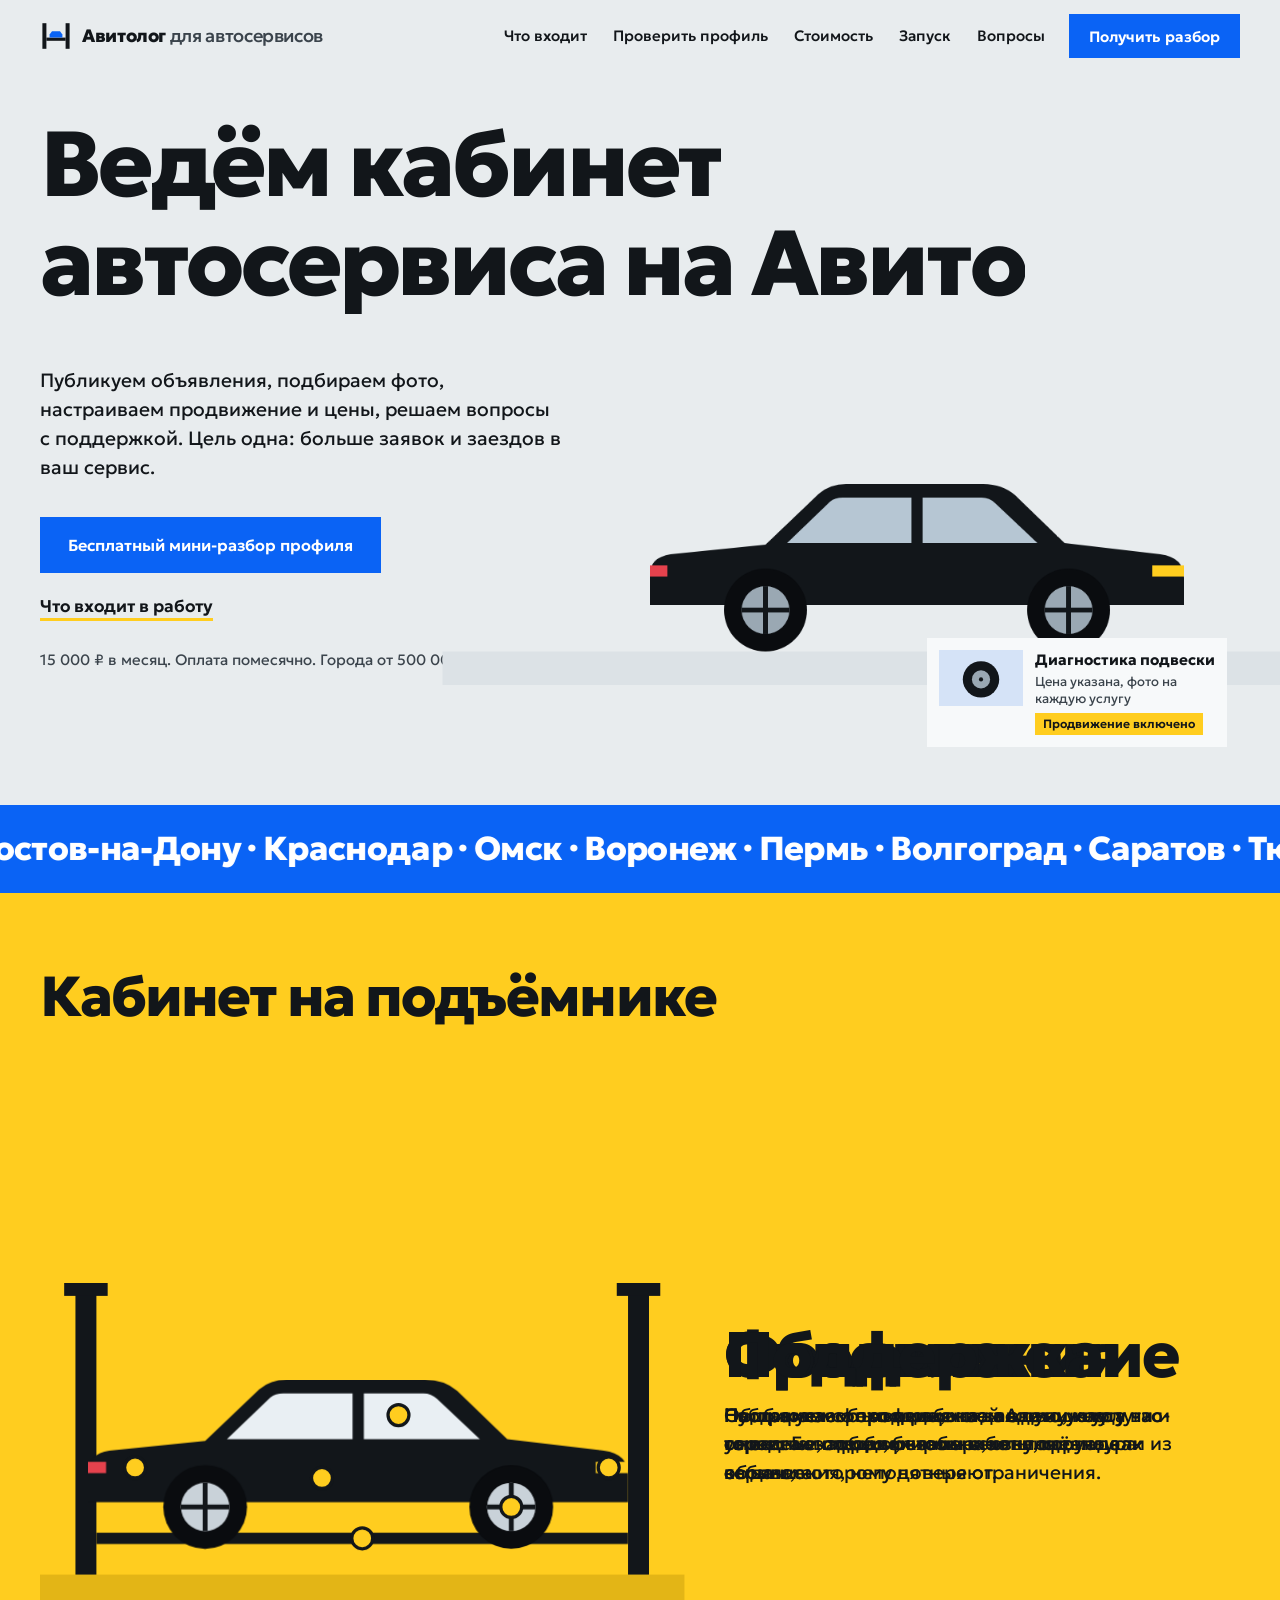
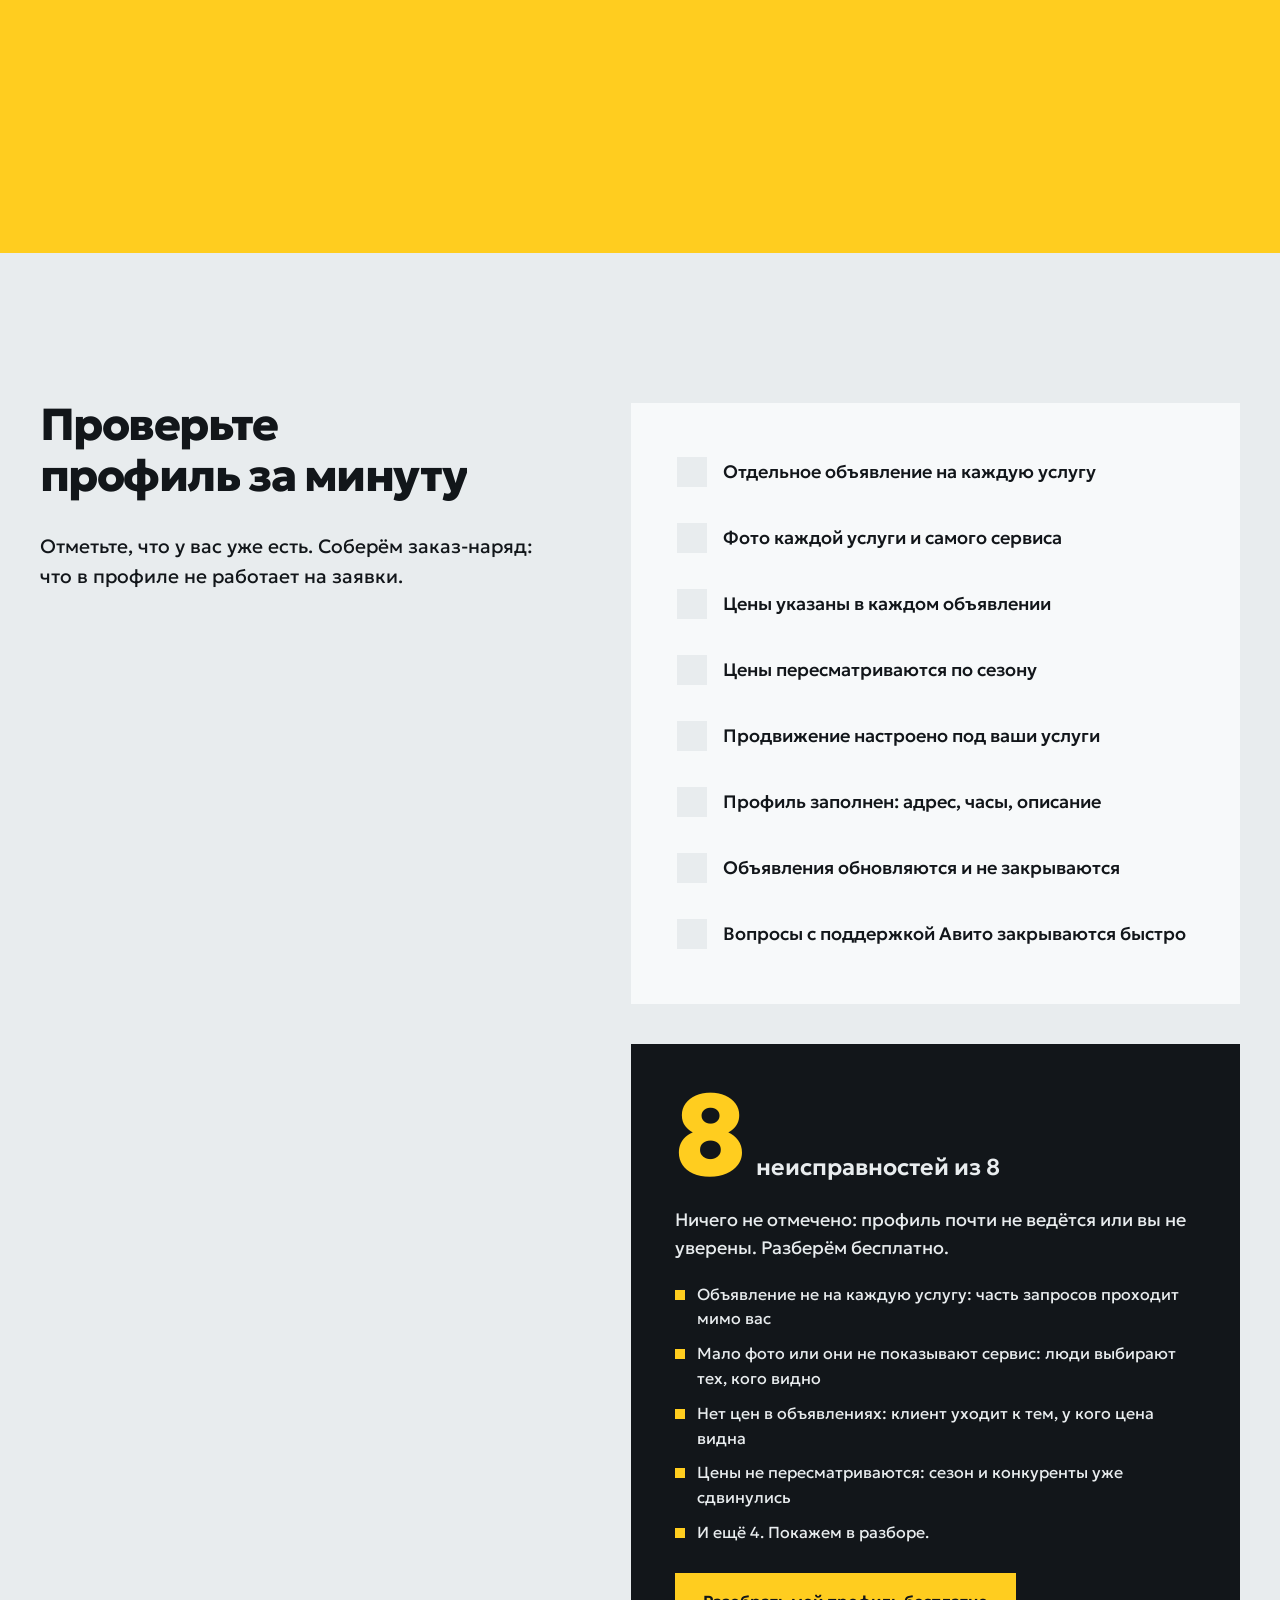
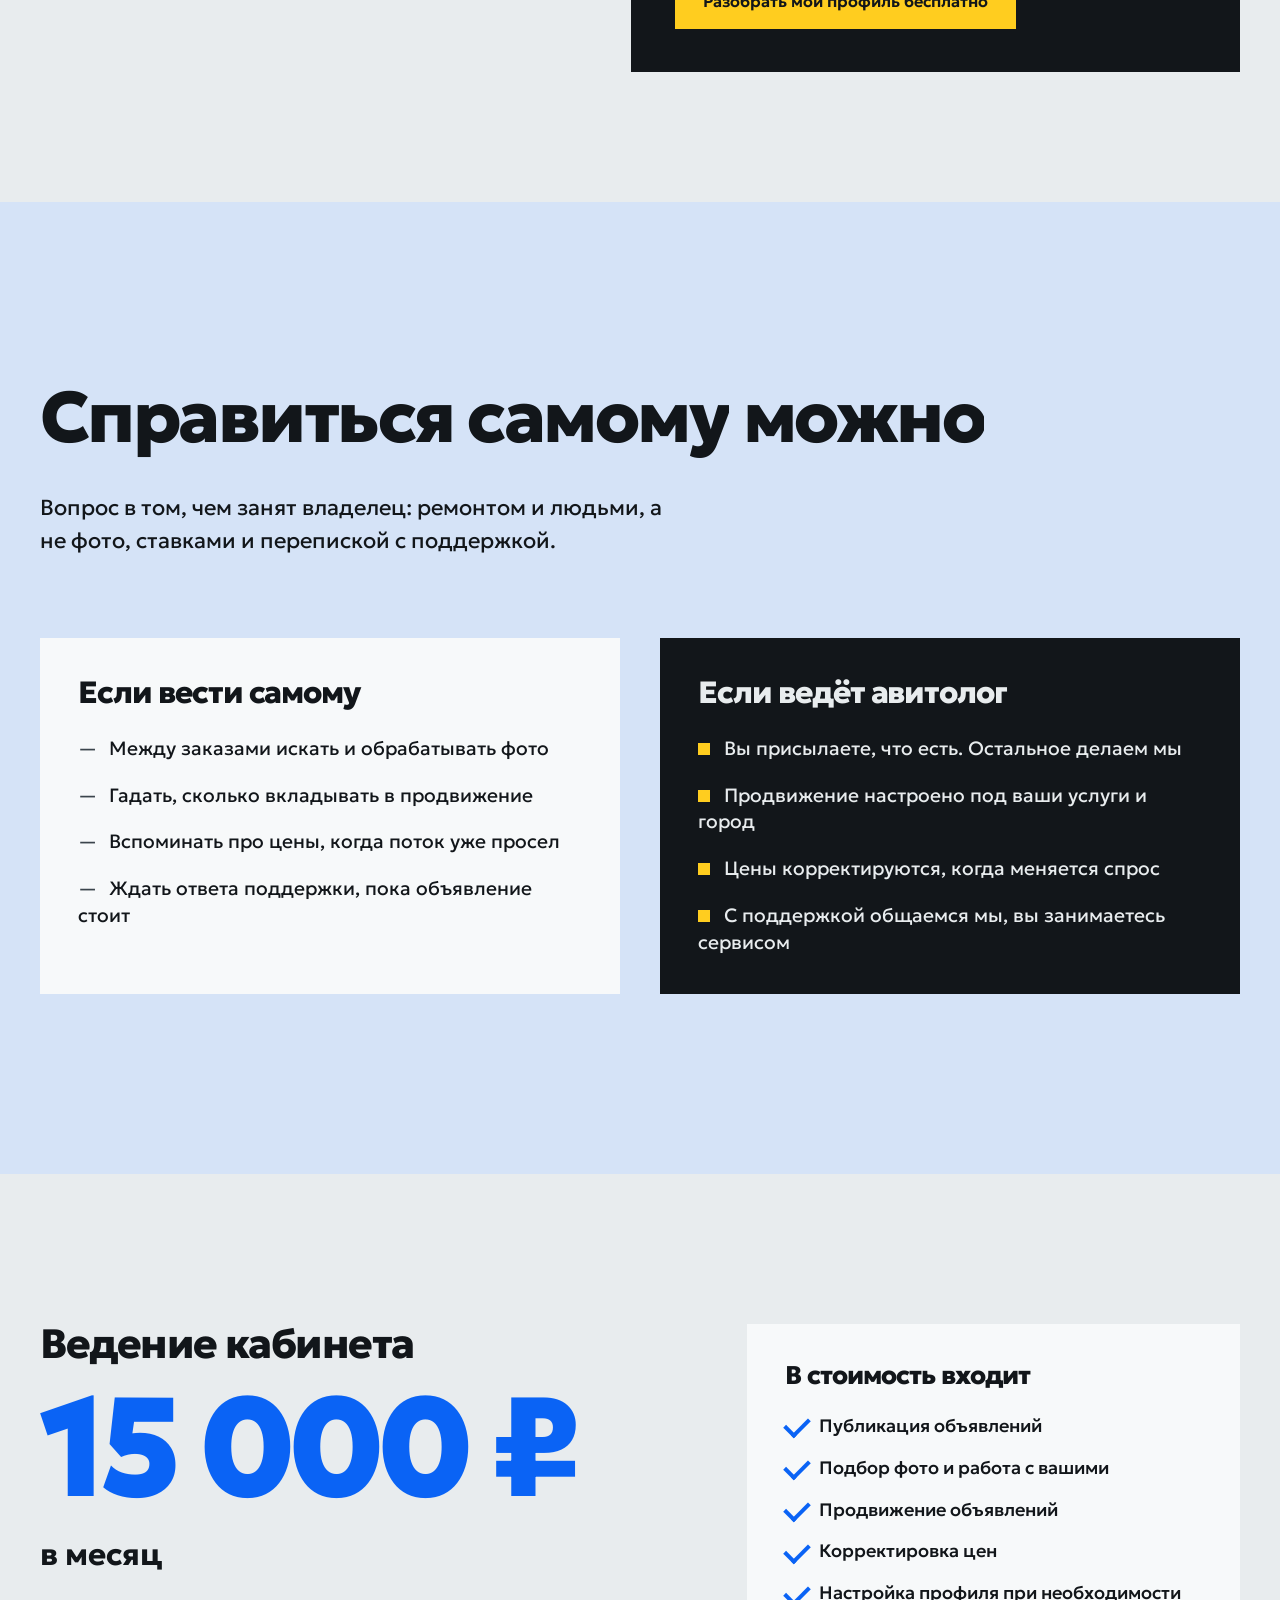
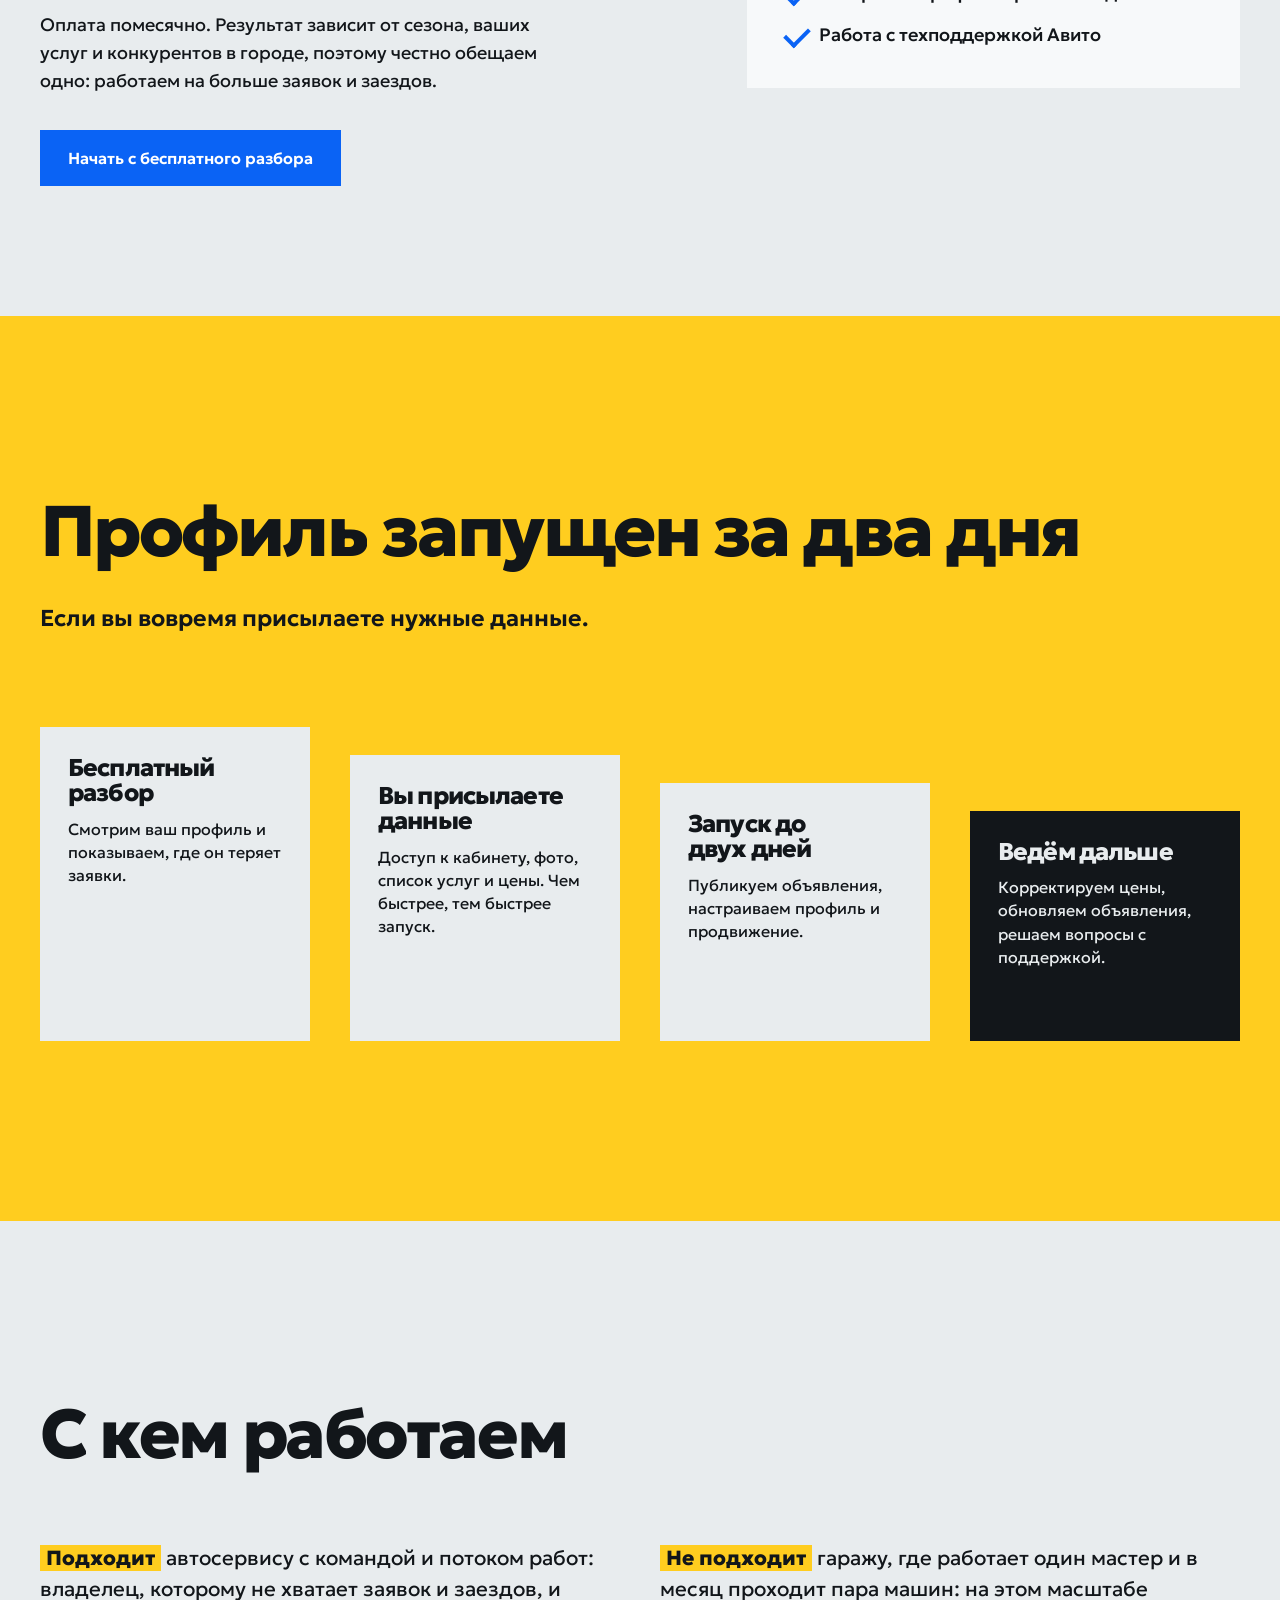
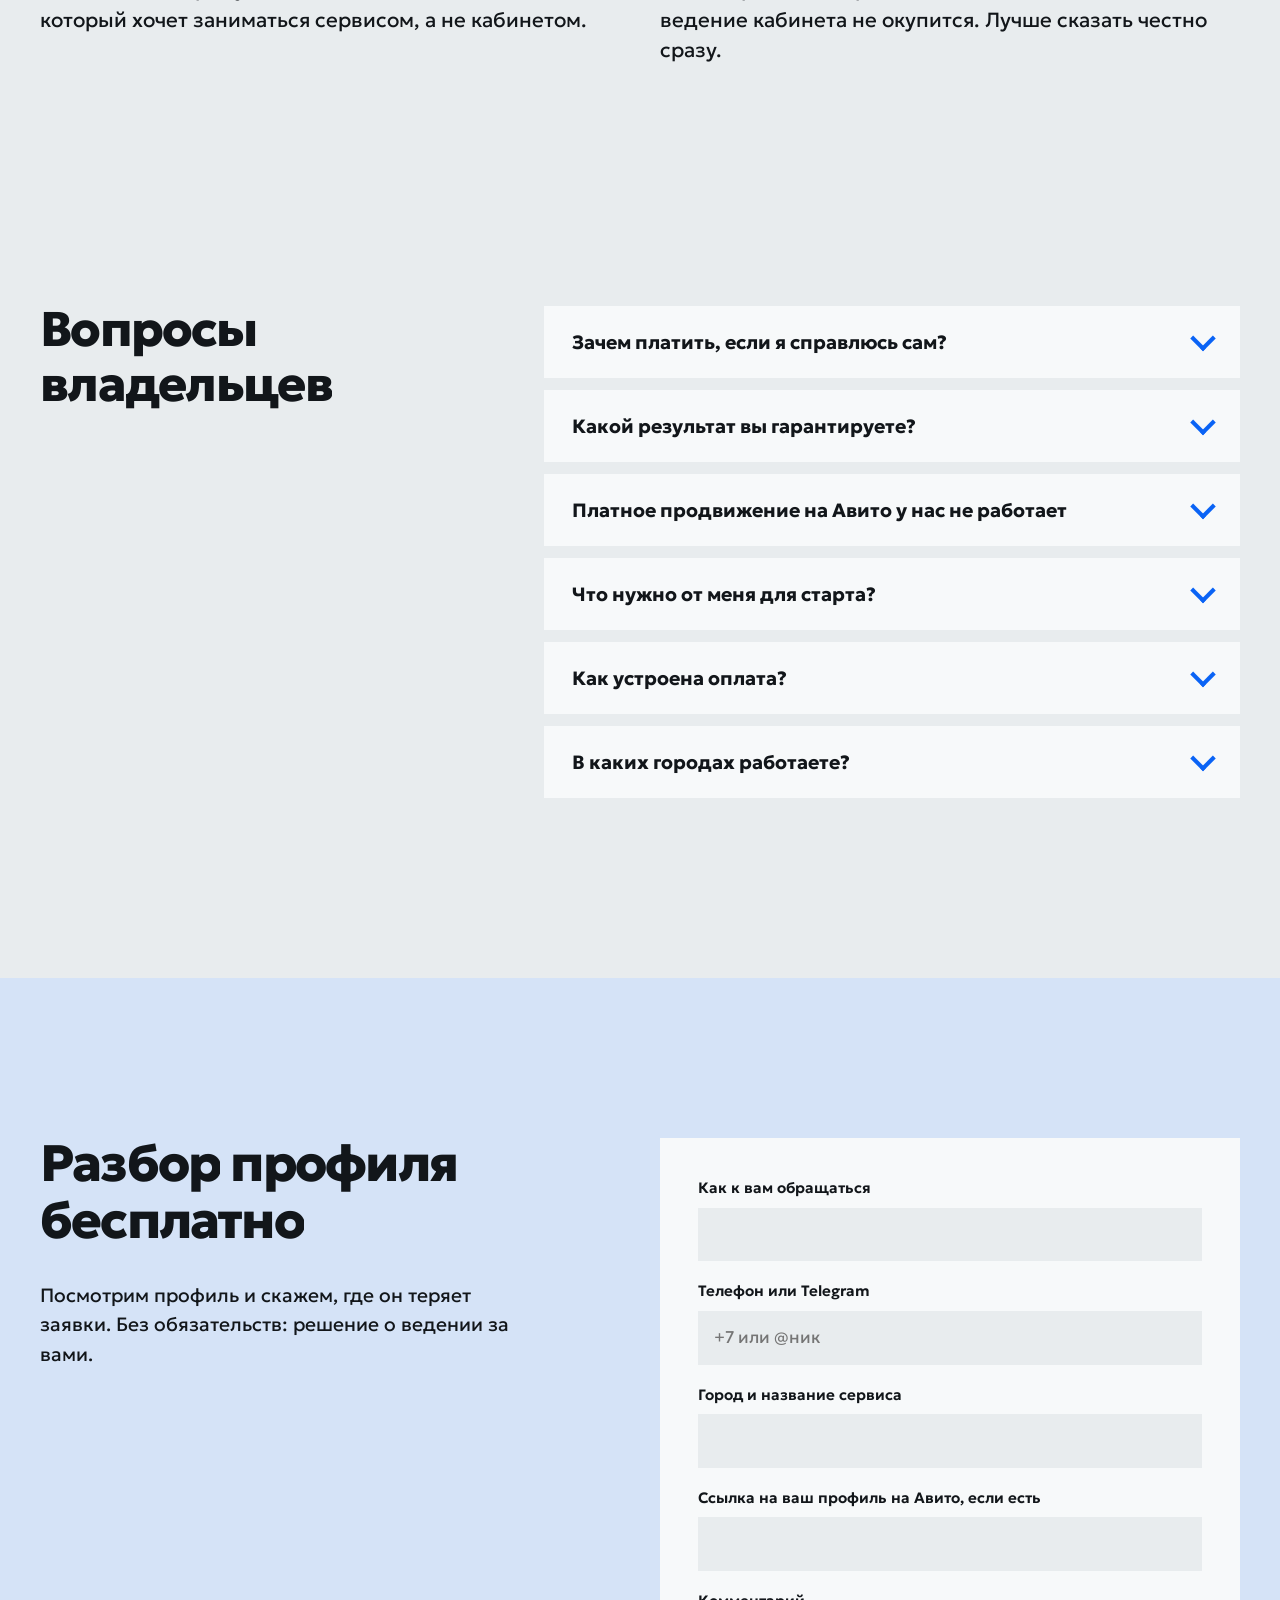
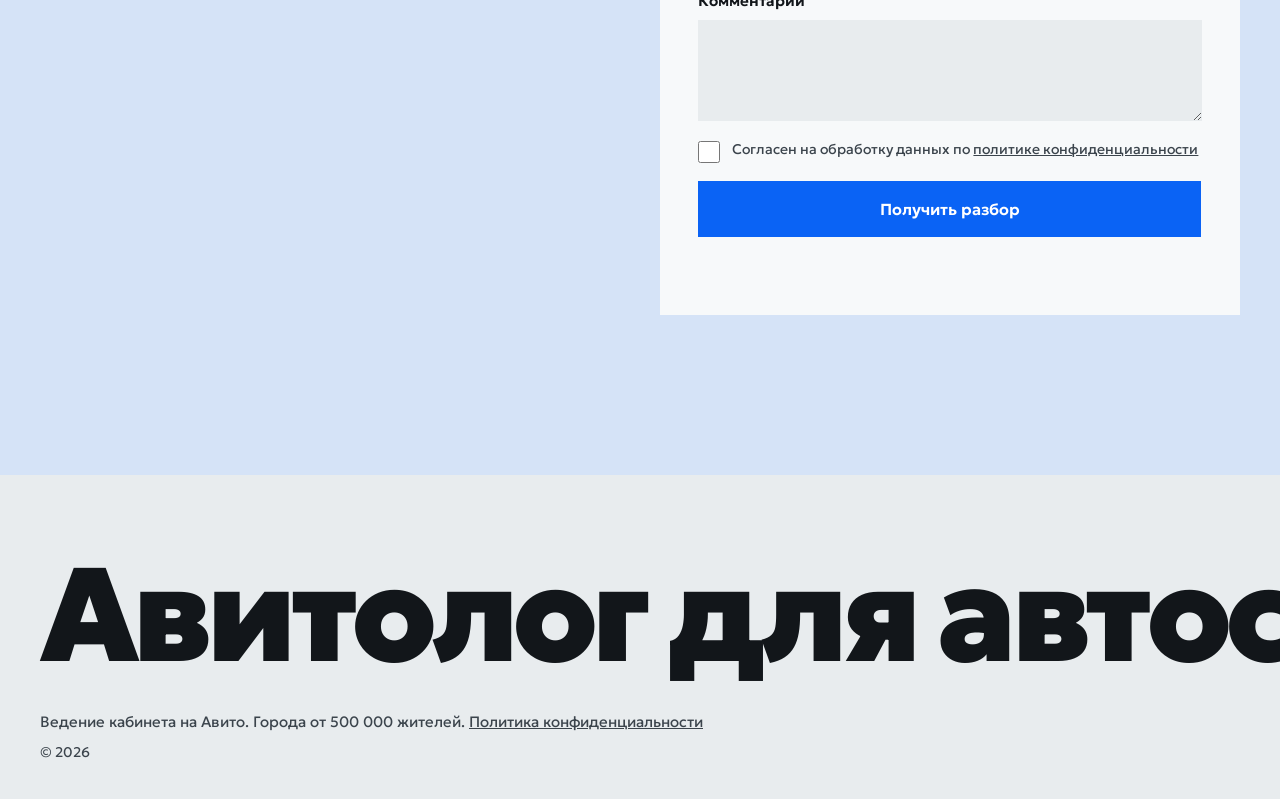
==== index.html @ 2d87b561 "init: landing for avitolog autoservice Co-Authored-By: Claude Sonnet 5.5 <noreply@anthropic.com>" ====
<!doctype html>
<html lang="ru">
<head>
<meta charset="utf-8">
<meta name="viewport" content="width=device-width, initial-scale=1">
<title>Авитолог для автосервисов — ведение кабинета на Авито, 15 000 ₽ в месяц</title>
<meta name="description" content="Ведение профиля автосервиса на Авито: объявления, фото, продвижение, цены, настройка кабинета, работа с поддержкой. 15 000 ₽ в месяц, оплата помесячно. Работаем в городах от 500 000 жителей. Бесплатный мини-разбор профиля.">
<meta property="og:title" content="Авитолог для автосервисов">
<meta property="og:description" content="Больше заявок и заездов с Авито. Ведение кабинета — 15 000 ₽ в месяц. Мини-разбор вашего профиля бесплатно.">
<meta property="og:type" content="website">
<meta name="theme-color" content="#E8ECEE">
<script>document.documentElement.classList.add('js')</script>
<link rel="preconnect" href="https://fonts.googleapis.com">
<link rel="preconnect" href="https://fonts.gstatic.com" crossorigin>
<link href="https://fonts.googleapis.com/css2?family=Geologica:wght@400;500;600;800;900&display=swap" rel="stylesheet">
<link rel="stylesheet" href="styles.css">
</head>
<body>

<header class="header" id="header">
  <div class="header__inner">
    <a class="logo" href="#top" aria-label="Авитолог для автосервисов, на главную">
      <svg viewBox="0 0 40 40" width="32" height="32" aria-hidden="true"><rect x="3" y="4" width="5" height="32" fill="currentColor"/><rect x="32" y="4" width="5" height="32" fill="currentColor"/><rect x="8" y="22" width="24" height="4" fill="currentColor"/><path d="M12 22v-4l3-4h10l3 4v4z" class="logo__car"/></svg>
      <span>Авитолог<small> для автосервисов</small></span>
    </a>
    <nav class="nav" id="nav" aria-label="Разделы">
      <a href="#work">Что входит</a>
      <a href="#audit">Проверить профиль</a>
      <a href="#price">Стоимость</a>
      <a href="#start">Запуск</a>
      <a href="#faq">Вопросы</a>
    </nav>
    <a class="btn btn--small header__cta" href="#contact"><span>Получить разбор</span></a>
    <button class="burger" id="burger" aria-label="Меню" aria-expanded="false"><i></i><i></i></button>
  </div>
</header>

<main id="top">

<!-- HERO -->
<section class="hero">
  <h1 class="hero__title" data-split>Ведём кабинет автосервиса на Авито</h1>
  <div class="hero__text">
    <p class="hero__lead">Публикуем объявления, подбираем фото, настраиваем продвижение и цены, решаем вопросы с поддержкой. Цель одна: больше заявок и заездов в ваш сервис.</p>
    <div class="hero__actions">
      <a class="btn" href="#contact" data-magnet><span>Бесплатный мини-разбор профиля</span></a>
      <a class="textlink" href="#work">Что входит в работу</a>
    </div>
    <p class="hero__fine">15 000 ₽ в месяц. Оплата помесячно. Города от 500 000 жителей.</p>
  </div>

  <div class="hero__stage" id="heroStage">
    <svg class="car-hero" viewBox="0 0 800 400" role="img" aria-label="Автомобиль на подъёмнике автосервиса">
      <rect class="floor" x="-200" y="358" width="1200" height="42"/>
      <g class="hcar" id="hcar">
        <path class="car-body" d="M60 300 L60 262 Q60 240 86 236 L205 224 L272 160 Q286 148 306 148 L478 148 Q502 148 518 162 L580 222 L700 236 Q730 240 730 266 L730 300 Z"/>
        <path class="car-glass" d="M232 222 L286 170 Q292 165 302 165 L388 165 L388 222 Z"/>
        <path class="car-glass" d="M402 165 L476 165 Q486 165 493 172 L546 222 L402 222 Z"/>
        <rect class="car-light" x="690" y="250" width="40" height="14"/>
        <rect class="car-light car-light--r" x="60" y="250" width="22" height="14"/>
        <g class="wheel" transform="translate(205 306)"><circle r="52" class="tyre"/><circle r="30" class="rim"/><g class="spin"><rect x="-3" y="-30" width="6" height="60" class="spoke"/><rect x="-30" y="-3" width="60" height="6" class="spoke"/></g></g>
        <g class="wheel" transform="translate(585 306)"><circle r="52" class="tyre"/><circle r="30" class="rim"/><g class="spin"><rect x="-3" y="-30" width="6" height="60" class="spoke"/><rect x="-30" y="-3" width="60" height="6" class="spoke"/></g></g>
      </g>
    </svg>
    <div class="ad" data-ui aria-label="Пример карточки объявления автосервиса">
      <div class="ad__photo" aria-hidden="true">
        <svg viewBox="0 0 120 80"><rect width="120" height="80" class="ad__bg"/><circle cx="60" cy="42" r="26" class="ad__tyre"/><circle cx="60" cy="42" r="13" class="ad__rim"/><circle cx="60" cy="42" r="3" class="ad__tyre"/></svg>
      </div>
      <div class="ad__body">
        <b>Диагностика подвески</b>
        <span>Цена указана, фото на каждую услугу</span>
        <i class="ad__tag">Продвижение включено</i>
      </div>
    </div>
  </div>
</section>

<!-- MARQUEE: города -->
<div class="ticker" aria-label="Города, в которых работаем">
  <div class="ticker__track" id="ticker">
    <p>Москва · Санкт-Петербург · Новосибирск · Екатеринбург · Казань · Нижний Новгород · Красноярск · Челябинск · Самара · Уфа · Ростов-на-Дону · Краснодар · Омск · Воронеж · Пермь · Волгоград · Саратов · Тюмень · Тольятти · Ижевск · Барнаул · Иркутск · Хабаровск · Ярославль · Владивосток · Томск · Оренбург · Кемерово · Рязань · Тула · </p>
    <p aria-hidden="true">Москва · Санкт-Петербург · Новосибирск · Екатеринбург · Казань · Нижний Новгород · Красноярск · Челябинск · Самара · Уфа · Ростов-на-Дону · Краснодар · Омск · Воронеж · Пермь · Волгоград · Саратов · Тюмень · Тольятти · Ижевск · Барнаул · Иркутск · Хабаровск · Ярославль · Владивосток · Томск · Оренбург · Кемерово · Рязань · Тула · </p>
  </div>
</div>

<!-- LIFT SCENE -->
<section class="lift" id="work" aria-labelledby="work-title">
  <div class="lift__sticky">
    <h2 class="lift__title" id="work-title" data-nosplit>Кабинет на подъёмнике</h2>
    <div class="lift__grid">
      <div class="lift__stage">
        <svg class="lift-svg" viewBox="0 0 800 520" aria-hidden="true">
          <rect class="floor" x="0" y="470" width="800" height="50"/>
          <rect class="post" x="44" y="120" width="26" height="350"/>
          <rect class="post" x="730" y="120" width="26" height="350"/>
          <rect class="post-cap" x="30" y="108" width="54" height="16"/>
          <rect class="post-cap" x="716" y="108" width="54" height="16"/>
          <g id="liftCar">
            <rect class="arm" x="70" y="418" width="660" height="14"/>
            <rect class="pad" x="190" y="406" width="44" height="14"/>
            <rect class="pad" x="570" y="406" width="44" height="14"/>
            <path class="car-body" d="M60 380 L60 342 Q60 320 86 316 L205 304 L272 240 Q286 228 306 228 L478 228 Q502 228 518 242 L580 302 L700 316 Q730 320 730 346 L730 380 Z"/>
            <path class="car-glass" d="M232 302 L286 250 Q292 245 302 245 L388 245 L388 302 Z"/>
            <path class="car-glass" d="M402 245 L476 245 Q486 245 493 252 L546 302 L402 302 Z"/>
            <rect class="car-light" x="690" y="330" width="40" height="14"/>
            <rect class="car-light car-light--r" x="60" y="330" width="22" height="14"/>
            <g class="wheel" transform="translate(205 386)"><circle r="52" class="tyre"/><circle r="30" class="rim"/><g class="spin"><rect x="-3" y="-30" width="6" height="60" class="spoke"/><rect x="-30" y="-3" width="60" height="6" class="spoke"/></g></g>
            <g class="wheel" transform="translate(585 386)"><circle r="52" class="tyre"/><circle r="30" class="rim"/><g class="spin"><rect x="-3" y="-30" width="6" height="60" class="spoke"/><rect x="-30" y="-3" width="60" height="6" class="spoke"/></g></g>
            <!-- узлы -->
            <circle class="pin" data-pin="0" cx="350" cy="350" r="13"/>
            <circle class="pin" data-pin="1" cx="706" cy="337" r="13"/>
            <circle class="pin" data-pin="2" cx="118" cy="337" r="13"/>
            <circle class="pin" data-pin="3" cx="585" cy="386" r="13"/>
            <circle class="pin" data-pin="4" cx="445" cy="272" r="13"/>
            <circle class="pin" data-pin="5" cx="400" cy="425" r="13"/>
          </g>
        </svg>
      </div>

      <ol class="lift__list" id="liftList">
        <li class="lift__item">
          <h3>Объявления</h3>
          <p>Публикуем объявления на каждую услугу сервиса и следим, чтобы они не пропадали из выдачи.</p>
        </li>
        <li class="lift__item">
          <h3>Фото</h3>
          <p>Подбираем фото и работаем с теми, что у вас уже есть: чтобы объявление выглядело как сервис, которому доверяют.</p>
        </li>
        <li class="lift__item">
          <h3>Продвижение</h3>
          <p>Настраиваем продвижение под ваши услуги и город. Без продвижения вслепую.</p>
        </li>
        <li class="lift__item">
          <h3>Цены</h3>
          <p>Корректируем цены в объявлениях, когда меняются сезон, услуги и конкуренты.</p>
        </li>
        <li class="lift__item">
          <h3>Профиль</h3>
          <p>Настраиваем профиль, когда это нужно: описание, адрес, режим работы, структура кабинета.</p>
        </li>
        <li class="lift__item">
          <h3>Поддержка</h3>
          <p>Общаемся с техподдержкой Авито, когда что-то сломалось: блокировки, отклонённые объявления, непонятные ограничения.</p>
        </li>
      </ol>
    </div>
  </div>
</section>

<!-- AUDIT -->
<section class="audit" id="audit" aria-labelledby="audit-title">
  <div class="audit__intro">
    <h2 id="audit-title" data-split>Проверьте профиль за минуту</h2>
    <p>Отметьте, что у вас уже есть. Соберём заказ-наряд: что в профиле не работает на заявки.</p>
  </div>
  <div class="audit__sheet" id="auditSheet">
    <fieldset class="audit__checks">
      <legend class="sr">Что есть в вашем профиле на Авито</legend>
      <label class="chk"><input type="checkbox" data-bad="Объявление не на каждую услугу: часть запросов проходит мимо вас"><span>Отдельное объявление на каждую услугу</span></label>
      <label class="chk"><input type="checkbox" data-bad="Мало фото или они не показывают сервис: люди выбирают тех, кого видно"><span>Фото каждой услуги и самого сервиса</span></label>
      <label class="chk"><input type="checkbox" data-bad="Нет цен в объявлениях: клиент уходит к тем, у кого цена видна"><span>Цены указаны в каждом объявлении</span></label>
      <label class="chk"><input type="checkbox" data-bad="Цены не пересматриваются: сезон и конкуренты уже сдвинулись"><span>Цены пересматриваются по сезону</span></label>
      <label class="chk"><input type="checkbox" data-bad="Продвижение выбрано наугад: бюджет уходит, заявок не прибавляется"><span>Продвижение настроено под ваши услуги</span></label>
      <label class="chk"><input type="checkbox" data-bad="Профиль заполнен не полностью: адрес, время работы, описание"><span>Профиль заполнен: адрес, часы, описание</span></label>
      <label class="chk"><input type="checkbox" data-bad="Объявления устаревают и выпадают из выдачи"><span>Объявления обновляются и не закрываются</span></label>
      <label class="chk"><input type="checkbox" data-bad="Проблемы с модерацией или блокировкой висят без ответа"><span>Вопросы с поддержкой Авито закрываются быстро</span></label>
    </fieldset>
    <div class="audit__out" aria-live="polite">
      <p class="audit__count"><b id="auditN">8</b><span id="auditLbl">неисправностей из 8</span></p>
      <p class="audit__verdict" id="auditVerdict">Ничего не отмечено: значит, профиль почти не ведётся или вы не уверены. Разберём бесплатно.</p>
      <ul class="audit__bad" id="auditBad"></ul>
      <a class="btn" href="#contact" id="auditGo" data-magnet><span>Разобрать мой профиль бесплатно</span></a>
    </div>
  </div>
</section>

<!-- SELF vs -->
<section class="self" aria-labelledby="self-title">
  <div class="self__head">
    <h2 id="self-title" data-split>Справиться самому можно</h2>
    <p class="self__lead">Вопрос в том, чем занят владелец: ремонтом и людьми, а не фото, ставками и перепиской с поддержкой.</p>
  </div>
  <div class="self__cols">
    <div class="self__col self__col--you" data-reveal>
      <h3>Если вести самому</h3>
      <ul>
        <li>Между заказами искать и обрабатывать фото</li>
        <li>Гадать, сколько вкладывать в продвижение</li>
        <li>Вспоминать про цены, когда поток уже просел</li>
        <li>Ждать ответа поддержки, пока объявление стоит</li>
      </ul>
    </div>
    <div class="self__col self__col--we" data-reveal>
      <h3>Если ведёт авитолог</h3>
      <ul>
        <li>Вы присылаете, что есть. Остальное делаем мы</li>
        <li>Продвижение настроено под ваши услуги и город</li>
        <li>Цены корректируются, когда меняется спрос</li>
        <li>С поддержкой общаемся мы, вы занимаетесь сервисом</li>
      </ul>
    </div>
  </div>
</section>

<!-- PRICE -->
<section class="price" id="price" aria-labelledby="price-title">
  <div class="price__big" data-reveal>
    <h2 id="price-title">Ведение кабинета</h2>
    <p class="price__sum"><b>15 000 ₽</b><span>в месяц</span></p>
    <p class="price__note">Оплата помесячно. Результат зависит от сезона, ваших услуг и конкурентов в городе, поэтому честно обещаем одно: работаем на больше заявок и заездов.</p>
    <a class="btn" href="#contact" data-magnet><span>Начать с бесплатного разбора</span></a>
  </div>
  <div class="price__incl" data-reveal>
    <h3>В стоимость входит</h3>
    <ul>
      <li>Публикация объявлений</li>
      <li>Подбор фото и работа с вашими</li>
      <li>Продвижение объявлений</li>
      <li>Корректировка цен</li>
      <li>Настройка профиля при необходимости</li>
      <li>Работа с техподдержкой Авито</li>
    </ul>
  </div>
</section>

<!-- START -->
<section class="start" id="start" aria-labelledby="start-title">
  <h2 id="start-title" data-split>Профиль запущен за два дня</h2>
  <p class="start__sub">Если вы вовремя присылаете нужные данные.</p>
  <ol class="start__steps">
    <li data-reveal><h3>Бесплатный разбор</h3><p>Смотрим ваш профиль и показываем, где он теряет заявки.</p></li>
    <li data-reveal><h3>Вы присылаете данные</h3><p>Доступ к кабинету, фото, список услуг и цены. Чем быстрее, тем быстрее запуск.</p></li>
    <li data-reveal><h3>Запуск до двух дней</h3><p>Публикуем объявления, настраиваем профиль и продвижение.</p></li>
    <li data-reveal><h3>Ведём дальше</h3><p>Корректируем цены, обновляем объявления, решаем вопросы с поддержкой.</p></li>
  </ol>
</section>

<!-- FOR WHOM -->
<section class="fit" aria-labelledby="fit-title">
  <h2 id="fit-title" data-split>С кем работаем</h2>
  <div class="fit__cols">
    <p data-reveal><b>Подходит</b> автосервису с командой и потоком работ: владелец, которому не хватает заявок и заездов, и который хочет заниматься сервисом, а не кабинетом.</p>
    <p data-reveal><b>Не подходит</b> гаражу, где работает один мастер и в месяц проходит пара машин: на этом масштабе ведение кабинета не окупится. Лучше сказать честно сразу.</p>
  </div>
</section>

<!-- FAQ -->
<section class="faq" id="faq" aria-labelledby="faq-title">
  <h2 id="faq-title" data-split>Вопросы владельцев</h2>
  <div class="faq__list">
    <details data-reveal><summary>Зачем платить, если я справлюсь сам?</summary><p>Справиться можно. Но фото, цены, продвижение и переписка с поддержкой отнимают то время, которое вы тратите на сервис. Мы делаем это каждый день и знаем, где профиль теряет заявки.</p></details>
    <details data-reveal><summary>Какой результат вы гарантируете?</summary><p>Точные цифры не обещаем: они зависят от сезона, ваших услуг и конкурентов в городе. Обещаем работу на рост числа заявок и заездов. Начать можно с бесплатного разбора, там видно, что именно улучшим.</p></details>
    <details data-reveal><summary>Платное продвижение на Авито у нас не работает</summary><p>Часто так бывает, когда продвижение выбрано наугад. Мы подбираем продвижение под ваши услуги и город и перенастраиваем, если оно не даёт результата. Не сливайте бюджет, доверьте это тем, кто этим занимается.</p></details>
    <details data-reveal><summary>Что нужно от меня для старта?</summary><p>Доступ к кабинету, фото, список услуг и цены. Если присылаете всё вовремя, профиль запускаем до двух дней.</p></details>
    <details data-reveal><summary>Как устроена оплата?</summary><p>15 000 ₽ в месяц за ведение кабинета. Платите помесячно.</p></details>
    <details data-reveal><summary>В каких городах работаете?</summary><p>Во всех городах России с населением от 500 000 жителей.</p></details>
  </div>
</section>

<!-- FORM -->
<section class="contact" id="contact" aria-labelledby="contact-title">
  <div class="contact__text">
    <h2 id="contact-title" data-split>Разбор профиля бесплатно</h2>
    <p>Посмотрим профиль и скажем, где он теряет заявки. Без обязательств: решение о ведении за вами.</p>
  </div>
  <form class="form" id="leadForm" data-reveal novalidate>
    <input type="text" name="_gotcha" style="display:none" tabindex="-1" autocomplete="off">
    <label class="field"><span>Как к вам обращаться</span><input type="text" name="name" autocomplete="given-name" required></label>
    <label class="field"><span>Телефон или Telegram</span><input type="text" name="phone" autocomplete="tel" placeholder="+7 или @ник" required></label>
    <label class="field"><span>Город и название сервиса</span><input type="text" name="city" autocomplete="off"></label>
    <label class="field"><span>Ссылка на ваш профиль на Авито, если есть</span><input type="text" name="profile" autocomplete="off"></label>
    <label class="field"><span>Комментарий</span><textarea name="comment" rows="3" id="comment"></textarea></label>
    <label class="consent"><input type="checkbox" name="consent" required><span>Согласен на обработку данных по <a href="privacy.html" target="_blank" rel="noopener">политике конфиденциальности</a></span></label>
    <button class="btn btn--wide" type="submit"><span>Получить разбор</span></button>
    <p class="form__note" id="formNote" role="status"></p>
  </form>
</section>

</main>

<footer class="footer">
  <p class="footer__name">Авитолог для автосервисов</p>
  <p class="footer__line">Ведение кабинета на Авито. Города от 500 000 жителей. <a href="privacy.html">Политика конфиденциальности</a></p>
  <p class="footer__copy">© <span id="year">2026</span></p>
</footer>

<script src="script.js"></script>
</body>
</html>
---- styles.css ----
:root{
  --ground:#E8ECEE;
  --paper:#F7F9FA;
  --ink:#12161A;
  --ink2:#3B444C;
  --blue:#0A63F5;
  --blue-d:#084CC0;
  --lift:#FFCD1F;
  --mist:#D5E3F7;
  --step:#DCE2E6;
  --f:'Geologica',system-ui,-apple-system,'Segoe UI',Arial,sans-serif;
  --gx:clamp(16px,3.2vw,40px);
  --ease:cubic-bezier(.2,.7,.1,1);
}
*{box-sizing:border-box;margin:0;padding:0}
html{scroll-behavior:smooth;-webkit-text-size-adjust:100%}
body{background:var(--ground);color:var(--ink);font:400 17px/1.55 var(--f);overflow-x:hidden}
img,svg{display:block;max-width:100%}
a{color:inherit}
h1,h2,h3{font-weight:800;letter-spacing:-.035em;line-height:.98;text-wrap:balance}
:focus-visible{outline:3px solid var(--blue);outline-offset:3px}
.sr{position:absolute;width:1px;height:1px;overflow:hidden;clip:rect(0 0 0 0)}
::selection{background:var(--lift)}

/* ---------- header ---------- */
.header{position:fixed;inset:0 0 auto 0;z-index:50;transition:background .3s}
.header.scrolled{background:var(--ground)}
.header__inner{display:flex;align-items:center;gap:24px;min-width:0;padding:14px var(--gx)}
.logo{display:flex;align-items:center;gap:10px;text-decoration:none;font-weight:800;letter-spacing:-.02em;flex-shrink:0;font-size:18px}
.logo small{font-weight:500;font-size:inherit;color:var(--ink2)}
.logo__car{fill:var(--blue)}
.nav{display:flex;gap:26px;margin-left:auto}
.nav a{white-space:nowrap;text-decoration:none;font-weight:500;font-size:15px;position:relative}
.nav a::after{content:'';position:absolute;left:0;right:0;bottom:-4px;height:3px;background:var(--lift);transform:scaleX(0);transform-origin:left;transition:transform .3s var(--ease)}
.nav a:hover::after{transform:scaleX(1)}
.burger{display:none;width:44px;height:44px;border:0;background:none;position:relative;cursor:pointer}
.burger i{position:absolute;left:10px;right:10px;height:3px;background:var(--ink);transition:transform .3s var(--ease)}
.burger i:first-child{top:16px}.burger i:last-child{top:25px}
.burger.is-open i:first-child{transform:translateY(4.5px) rotate(45deg)}
.burger.is-open i:last-child{transform:translateY(-4.5px) rotate(-45deg)}

/* ---------- buttons ---------- */
.btn{display:inline-flex;align-items:center;justify-content:center;min-height:56px;padding:0 28px;background:var(--blue);color:#fff;border:0;border-radius:0;text-decoration:none;font:600 16px/1 var(--f);cursor:pointer;transition:background .25s,transform .25s var(--ease);will-change:transform}
.btn:hover{background:var(--blue-d)}
.btn:active{transform:scale(.97)}
.btn--small{min-height:44px;padding:0 20px;font-size:15px}
.btn--wide{width:100%}
.btn[disabled]{opacity:.6;cursor:wait}
.textlink{font-weight:600;text-decoration:underline;text-decoration-thickness:3px;text-underline-offset:6px;text-decoration-color:var(--lift)}
.textlink:hover{text-decoration-color:var(--blue)}

/* ---------- hero ---------- */
.hero{display:grid;grid-template-columns:minmax(0,.9fr) minmax(0,1.1fr);gap:48px var(--gx);align-items:start;padding:120px var(--gx) 80px}
.hero__title{grid-column:1/-1;font-size:clamp(31px,7.2vw,118px);line-height:.95;max-width:none}
.hero__lead{margin-top:0;max-width:34em;font-size:clamp(17px,1.5vw,21px);line-height:1.5}
.hero__actions{margin-top:36px;display:flex;flex-wrap:wrap;gap:20px 32px;align-items:center}
.hero__fine{margin-top:28px;color:var(--ink2);font-size:15px}
.hero__stage{position:relative;perspective:1100px;padding-bottom:40px}
.car-hero{width:100%;height:auto;overflow:visible;transform:rotateY(var(--ry,0deg)) rotateX(var(--rx,0deg));transform-style:preserve-3d;will-change:transform}
.floor{fill:var(--step)}
.car-body{fill:var(--ink)}
.car-glass{fill:#B6C6D3}
.car-light{fill:var(--lift)}
.car-light--r{fill:#E5424D}
.tyre{fill:#0A0C0F}
.rim{fill:#9AA8B3}
.spoke{fill:var(--ink)}
.hcar{animation:roll 1.5s var(--ease) both}
@keyframes roll{from{transform:translateX(-130%)}to{transform:none}}
.spin{animation:spin 1.5s var(--ease) both}
@keyframes spin{from{transform:rotate(-720deg)}to{transform:none}}
.ad{position:absolute;right:2%;bottom:-6%;width:min(300px,62%);display:flex;gap:12px;padding:12px;background:var(--paper);animation:adIn .9s 1.2s var(--ease) both;transform:translateZ(60px)}
@keyframes adIn{from{opacity:0;transform:translateY(24px)}to{opacity:1;transform:none}}
.ad__photo{flex:0 0 84px}
.ad__bg{fill:var(--mist)}.ad__tyre{fill:var(--ink)}.ad__rim{fill:#9AA8B3}
.ad__body{display:flex;flex-direction:column;gap:5px;font-size:13px;line-height:1.3}
.ad__body b{font-size:15px;font-weight:700}
.ad__body span{color:var(--ink2)}
.ad__tag{align-self:flex-start;font-style:normal;font-weight:600;font-size:12px;padding:3px 8px;background:var(--lift)}

/* ---------- ticker ---------- */
.ticker{overflow:hidden;background:var(--blue);color:#fff;padding:18px 0;white-space:nowrap}
.ticker__track{display:inline-flex;will-change:transform}
.ticker p{font-weight:800;font-size:clamp(22px,2.6vw,36px);letter-spacing:-.02em;padding-right:.4em}

/* ---------- lift scene ---------- */
.lift{background:var(--lift);position:relative;height:640vh}
.lift__sticky{position:sticky;top:0;height:100vh;display:flex;flex-direction:column;justify-content:center;gap:2vh;padding:76px var(--gx) 24px;overflow:hidden}
.lift__title{font-size:clamp(28px,4.4vw,68px)}
.lift__grid{display:grid;grid-template-columns:minmax(0,1.25fr) minmax(0,1fr);gap:var(--gx);align-items:center;min-height:0;flex:1}
.lift__stage{min-height:0}
.lift-svg{width:100%;max-height:60vh;height:auto;overflow:visible}
.lift .floor{fill:#E3B516}
.post{fill:var(--ink)}.post-cap{fill:var(--ink)}
.arm{fill:var(--ink)}.pad{fill:var(--ink)}
.lift .car-body{fill:var(--ink)}
.lift .car-glass{fill:#E9EFF3}
.lift .rim{fill:#C9D2D9}
#liftCar{will-change:transform}
.pin{fill:var(--lift);stroke:var(--ink);stroke-width:4;transform-box:fill-box;transform-origin:center;transition:fill .3s,transform .4s var(--ease)}
.pin.is-on{fill:var(--blue);stroke:#fff;transform:scale(1.7);animation:pulse 1.4s infinite}
@keyframes pulse{50%{transform:scale(2.1)}}
.lift__list{list-style:none;position:relative;display:grid}
.lift__item{grid-area:1/1;opacity:1;padding:8px 0}
.lift__item h3{font-size:clamp(34px,5vw,76px);margin-bottom:14px}
.lift__item p{font-size:clamp(17px,1.5vw,21px);max-width:24em;line-height:1.5}
.js .lift__item{opacity:0;transform:translateY(28px);transition:opacity .45s,transform .6s var(--ease);pointer-events:none}
.js .lift__item.is-on{opacity:1;transform:none}

/* ---------- audit ---------- */
.audit{display:grid;grid-template-columns:minmax(0,.95fr) minmax(0,1.05fr);gap:var(--gx);padding:150px var(--gx) 130px;align-items:start}
.audit__intro{position:sticky;top:110px}
.audit h2{font-size:clamp(30px,3.5vw,54px)}
.audit__intro p{margin-top:28px;max-width:26em;font-size:clamp(17px,1.5vw,21px)}
.audit__sheet{display:grid;grid-template-columns:1fr;gap:var(--gx)}
.audit__checks{border:0;background:var(--paper);padding:clamp(20px,3vw,40px);display:grid;gap:4px}
.chk{display:flex;gap:16px;align-items:center;padding:16px 8px;cursor:pointer;font-weight:500;font-size:18px;transition:background .2s}
.chk:hover{background:var(--ground)}
.chk input{appearance:none;flex:0 0 30px;width:30px;height:30px;background:var(--ground);display:grid;place-items:center;cursor:pointer;transition:background .2s,transform .25s var(--ease)}
.chk input::after{content:'';width:12px;height:18px;border:solid #fff;border-width:0 4px 4px 0;transform:rotate(45deg) scale(0) translate(-2px,-2px);transition:transform .3s var(--ease)}
.chk input:checked{background:var(--blue);transform:scale(1.08)}
.chk input:checked::after{transform:rotate(45deg) scale(1) translate(-2px,-2px)}
.audit__out{background:var(--ink);color:var(--ground);padding:clamp(24px,3.4vw,48px)}
.audit__count{display:flex;align-items:baseline;gap:16px;flex-wrap:wrap}
.audit__count b{font-size:clamp(72px,9vw,140px);font-weight:900;letter-spacing:-.05em;line-height:.85;color:var(--lift)}
.audit__count span{font-size:clamp(18px,1.8vw,24px);font-weight:600}
.audit__verdict{margin-top:20px;max-width:32em;font-size:18px}
.audit__bad{list-style:none;margin:20px 0 28px;display:grid;gap:10px}
.audit__bad li{padding-left:22px;position:relative;font-size:16px}
.audit__bad li::before{content:'';position:absolute;left:0;top:.5em;width:10px;height:10px;background:var(--lift)}
.audit__out .btn{background:var(--lift);color:var(--ink)}
.audit__out .btn:hover{background:#fff}

/* ---------- self ---------- */
.self{background:var(--mist);padding:180px var(--gx)}
.self__head h2{font-size:clamp(30px,5.6vw,92px)}
.self__lead{margin-top:28px;max-width:30em;font-size:clamp(18px,1.7vw,24px)}
.self__cols{display:grid;grid-template-columns:1fr 1fr;gap:var(--gx);margin-top:80px}
.self__col{padding:clamp(24px,3vw,44px)}
.self__col--you{background:var(--paper)}
.self__col--we{background:var(--ink);color:var(--ground)}
.self__col h3{font-size:clamp(24px,2.4vw,36px);margin-bottom:28px}
.self__col ul{list-style:none;display:grid;gap:20px}
.self__col li{font-size:clamp(17px,1.5vw,20px);line-height:1.4}
.self__col--you li{text-decoration:line-through;text-decoration-color:var(--blue);text-decoration-thickness:2px;text-decoration:none}
.self__col--you li::before{content:'—';margin-right:12px;color:var(--ink2)}
.self__col--we li::before{content:'';display:inline-block;width:12px;height:12px;background:var(--lift);margin-right:14px}

/* ---------- price ---------- */
.price{display:grid;grid-template-columns:minmax(0,1.15fr) minmax(0,.85fr);gap:var(--gx);padding:150px var(--gx) 130px;align-items:start}
.price h2{font-size:clamp(28px,3.2vw,48px);margin-bottom:20px}
.price__sum{display:flex;align-items:baseline;gap:20px;flex-wrap:wrap}
.price__sum b{font-size:clamp(64px,11vw,176px);font-weight:900;letter-spacing:-.055em;line-height:.9;color:var(--blue)}
.price__sum span{font-size:clamp(22px,2.4vw,34px);font-weight:700}
.price__note{margin:32px 0 36px;max-width:30em;font-size:18px}
.price__incl{background:var(--paper);padding:clamp(24px,3vw,44px)}
.price__incl h3{font-size:clamp(22px,2vw,30px);margin-bottom:24px}
.price__incl ul{list-style:none;display:grid;gap:14px}
.price__incl li{font-size:18px;font-weight:500;padding-left:34px;position:relative}
.price__incl li::before{content:'';position:absolute;left:0;top:.3em;width:20px;height:11px;border:solid var(--blue);border-width:0 0 4px 4px;transform:rotate(-45deg)}

/* ---------- start ---------- */
.start{background:var(--lift);padding:180px var(--gx)}
.start h2{font-size:clamp(30px,5.6vw,92px)}
.start__sub{margin-top:24px;font-size:clamp(18px,1.8vw,26px);font-weight:600}
.start__steps{list-style:none;display:grid;grid-template-columns:repeat(4,1fr);gap:var(--gx);margin-top:90px;position:relative}
.start__steps li{background:var(--ground);padding:28px;min-height:230px;transition:transform .4s var(--ease)}
.start__steps li:nth-child(1){margin-top:0}
.start__steps li:nth-child(2){margin-top:28px}
.start__steps li:nth-child(3){margin-top:56px}
.start__steps li:nth-child(4){margin-top:84px;background:var(--ink);color:var(--ground)}
.start__steps li:hover{transform:translateY(-8px)}
.start__steps h3{font-size:clamp(22px,1.9vw,28px);margin-bottom:12px;line-height:1.05}
.start__steps p{font-size:16px;line-height:1.45}

/* ---------- fit ---------- */
.fit{padding:180px var(--gx) 120px}
.fit h2{font-size:clamp(30px,5.4vw,88px)}
.fit__cols{display:grid;grid-template-columns:1fr 1fr;gap:var(--gx);margin-top:64px}
.fit__cols p{font-size:clamp(18px,1.6vw,22px);line-height:1.5;max-width:28em}
.fit__cols b{font-weight:800;background:var(--lift);padding:0 6px}

/* ---------- faq ---------- */
.faq{display:grid;grid-template-columns:minmax(0,.8fr) minmax(0,1.2fr);gap:var(--gx);padding:120px var(--gx) 180px;align-items:start}
.faq h2{font-size:clamp(30px,3.8vw,60px);position:sticky;top:110px}
.faq__list{display:grid;gap:12px}
.faq details{background:var(--paper)}
.faq summary{list-style:none;cursor:pointer;padding:24px 64px 24px 28px;font-weight:700;font-size:clamp(17px,1.5vw,21px);line-height:1.25;position:relative;transition:background .2s}
.faq summary::-webkit-details-marker{display:none}
.faq summary:hover{background:var(--step)}
.faq summary::after{content:'';position:absolute;right:28px;top:50%;width:14px;height:14px;border:solid var(--blue);border-width:0 4px 4px 0;transform:translateY(-70%) rotate(45deg);transition:transform .35s var(--ease)}
.faq details[open] summary::after{transform:translateY(-30%) rotate(225deg)}
.faq details p{padding:0 28px 28px;max-width:36em}

/* ---------- contact ---------- */
.contact{background:var(--mist);color:var(--ink);display:grid;grid-template-columns:minmax(0,1fr) minmax(0,1fr);gap:var(--gx);padding:160px var(--gx);align-items:start}
.contact h2{font-size:clamp(30px,4vw,64px)}
.contact__text p{margin-top:28px;max-width:26em;font-size:clamp(17px,1.5vw,21px)}
.form{background:var(--paper);color:var(--ink);padding:clamp(22px,3vw,44px);display:grid;gap:18px}
.field{display:grid;gap:8px;font-weight:600;font-size:15px}
.field input,.field textarea{font:400 17px/1.4 var(--f);color:var(--ink);background:var(--ground);border:0;border-radius:0;padding:15px 16px;width:100%;outline:none;transition:box-shadow .2s;resize:vertical}
.field input:focus,.field textarea:focus{box-shadow:inset 0 -4px 0 var(--blue)}
.consent{display:flex;gap:12px;align-items:flex-start;font-size:14px;color:var(--ink2);cursor:pointer}
.consent input{flex:0 0 22px;width:22px;height:22px;margin-top:2px;accent-color:var(--blue)}
.form__note{min-height:1.4em;font-weight:600;font-size:15px}

/* ---------- footer ---------- */
.footer{background:var(--ground);padding:80px var(--gx) 36px;overflow:hidden}
.footer__name{font-weight:900;letter-spacing:-.05em;line-height:.9;font-size:clamp(40px,10.4vw,170px);white-space:nowrap}
.footer__line{margin-top:36px;color:var(--ink2);font-size:15px}
.footer__copy{margin-top:8px;color:var(--ink2);font-size:14px}

/* ---------- motion: reveal / split ---------- */
.js [data-reveal]{opacity:0;transform:translateY(30px);transition:opacity .8s var(--ease),transform .9s var(--ease);transition-delay:calc(var(--i,0)*80ms)}
.js [data-reveal].in{opacity:1;transform:none}
.line{display:block;overflow:hidden;padding-bottom:.08em;margin-bottom:-.08em}
.line>span{display:block}
.js [data-split] .line>span{transform:translateY(112%);transition:transform 1s var(--ease);transition-delay:calc(var(--li,0)*90ms)}
.js [data-split].in .line>span{transform:none}

/* ---------- breakpoints ---------- */
@media (max-width:1180px){.nav{gap:18px}.nav a{font-size:14px}}
@media (max-width:1100px){
  .nav{position:fixed;inset:68px 0 auto 0;background:var(--ground);flex-direction:column;gap:0;padding:8px var(--gx) 24px;transform:translateY(-130%);transition:transform .45s var(--ease);margin:0}
  .nav.is-open{transform:none}
  .nav a{font-size:20px;padding:16px 0}
  .burger{display:block;margin-left:auto}
  .header__cta{margin-left:0}
  .header.scrolled,.header:has(.nav.is-open){background:var(--ground)}
}
@media (max-width:900px){
  .hero{grid-template-columns:1fr;padding-top:104px}
  .hero__stage{margin-top:24px;margin-bottom:60px}
  .lift{height:700vh}
  .lift__grid{grid-template-columns:1fr;gap:0}
  .lift-svg{max-height:34vh}
  .lift__title{font-size:clamp(24px,7vw,40px)}
  .lift__item h3{font-size:clamp(30px,9vw,48px);margin-bottom:8px}
  .lift__item p{font-size:16px}
  .lift__list{align-self:start}
  .audit,.price,.faq,.contact{grid-template-columns:1fr}
  .audit,.price{padding-top:120px;padding-bottom:100px}
  .audit__intro,.faq h2{position:static}
  .self,.start,.fit{padding-top:110px;padding-bottom:100px}
  .self__cols,.fit__cols{grid-template-columns:1fr;margin-top:48px}
  .start__steps{grid-template-columns:1fr 1fr;margin-top:56px}
  .start__steps li{margin-top:0!important;min-height:0}
  .contact{padding-top:100px;padding-bottom:100px}
}
@media (max-width:560px){
  .header__cta{display:none}
  .start__steps{grid-template-columns:1fr}
  .ad{position:relative;width:100%;right:auto;bottom:auto;margin-top:-6px}
  .hero__stage{margin-bottom:24px}
  .chk{font-size:16px}
  .hero__actions .btn{width:100%}
}
@media (max-width:380px){.logo small{display:none}}

@media (prefers-reduced-motion:reduce){
  html{scroll-behavior:auto}
  *,*::before,*::after{animation:none!important;transition-duration:.01ms!important}
  .js [data-reveal],.js [data-split] .line>span{opacity:1;transform:none}
  .lift{height:auto}
  .lift__sticky{position:static;height:auto;padding-top:100px;padding-bottom:80px}
  .lift__grid{grid-template-columns:1fr}
  .js .lift__item{opacity:1;transform:none;pointer-events:auto;grid-area:auto;padding:12px 0}
  .lift__list{display:block}
}
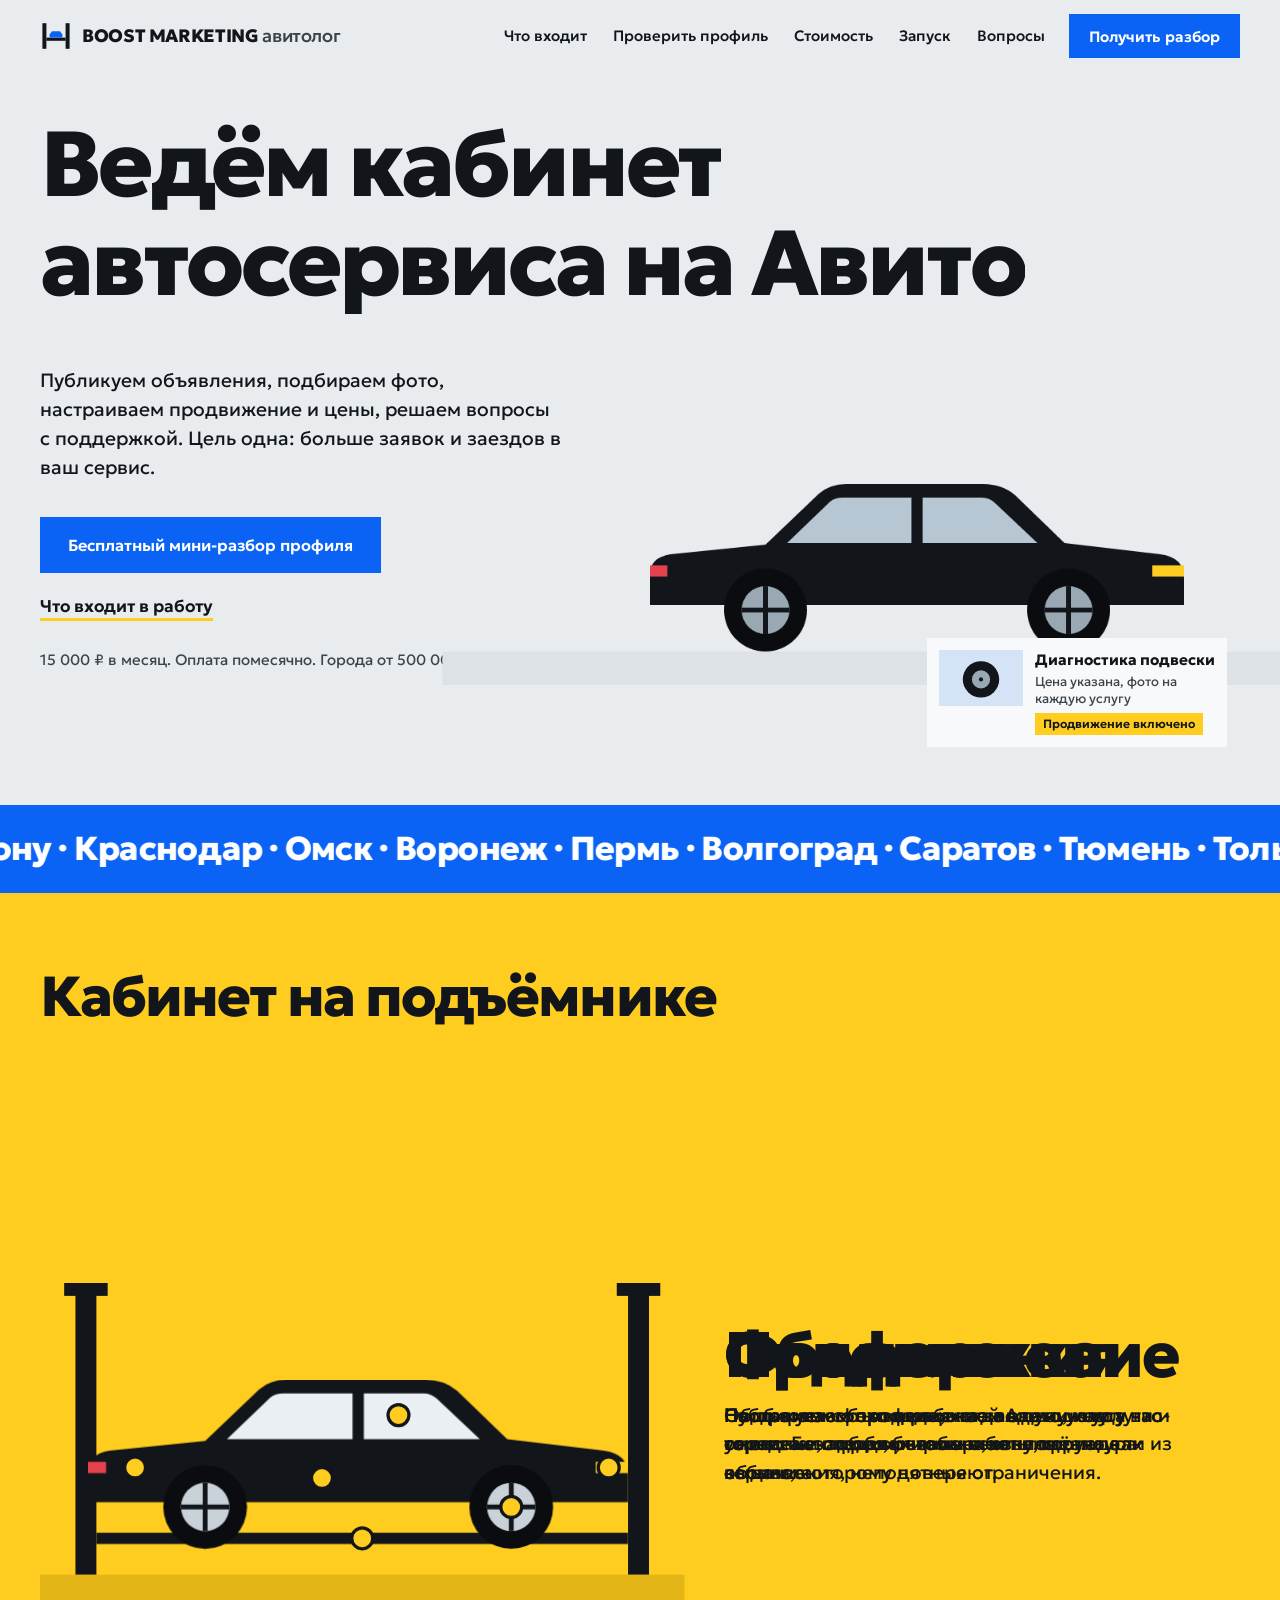
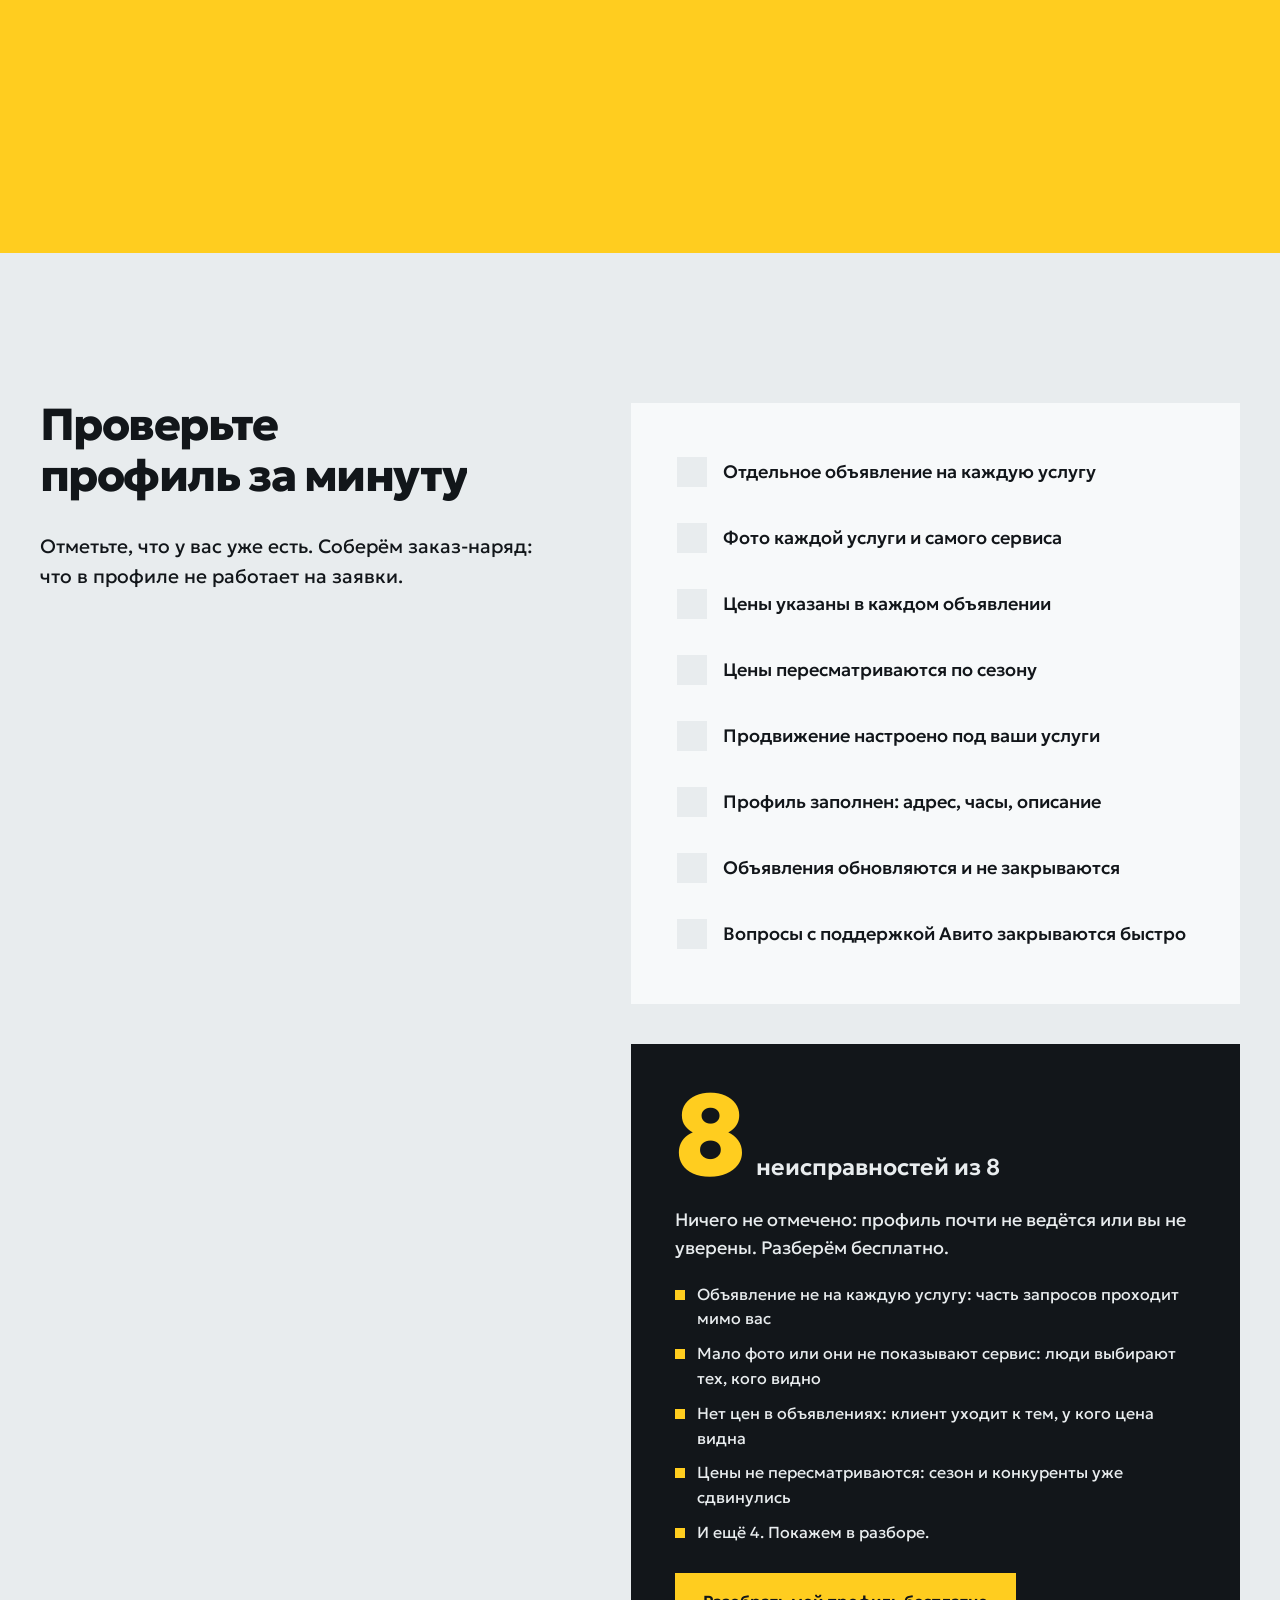
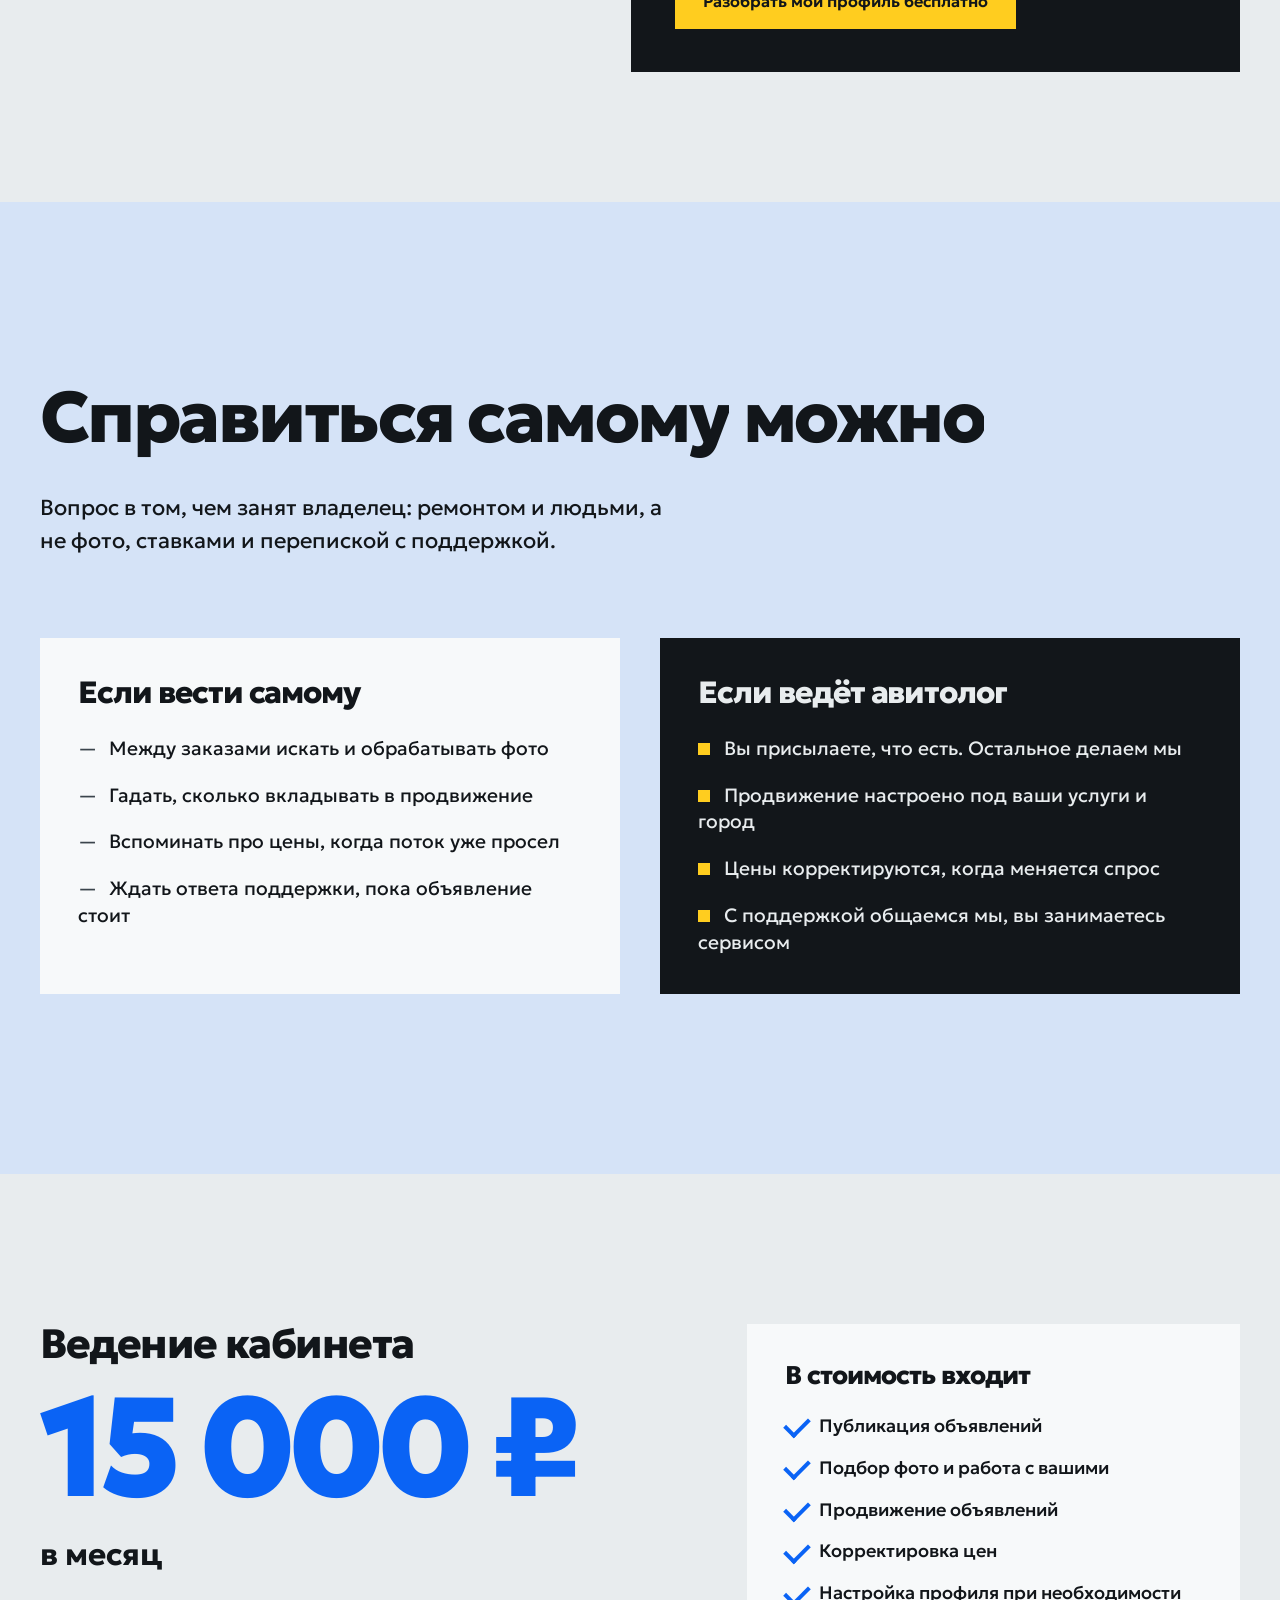
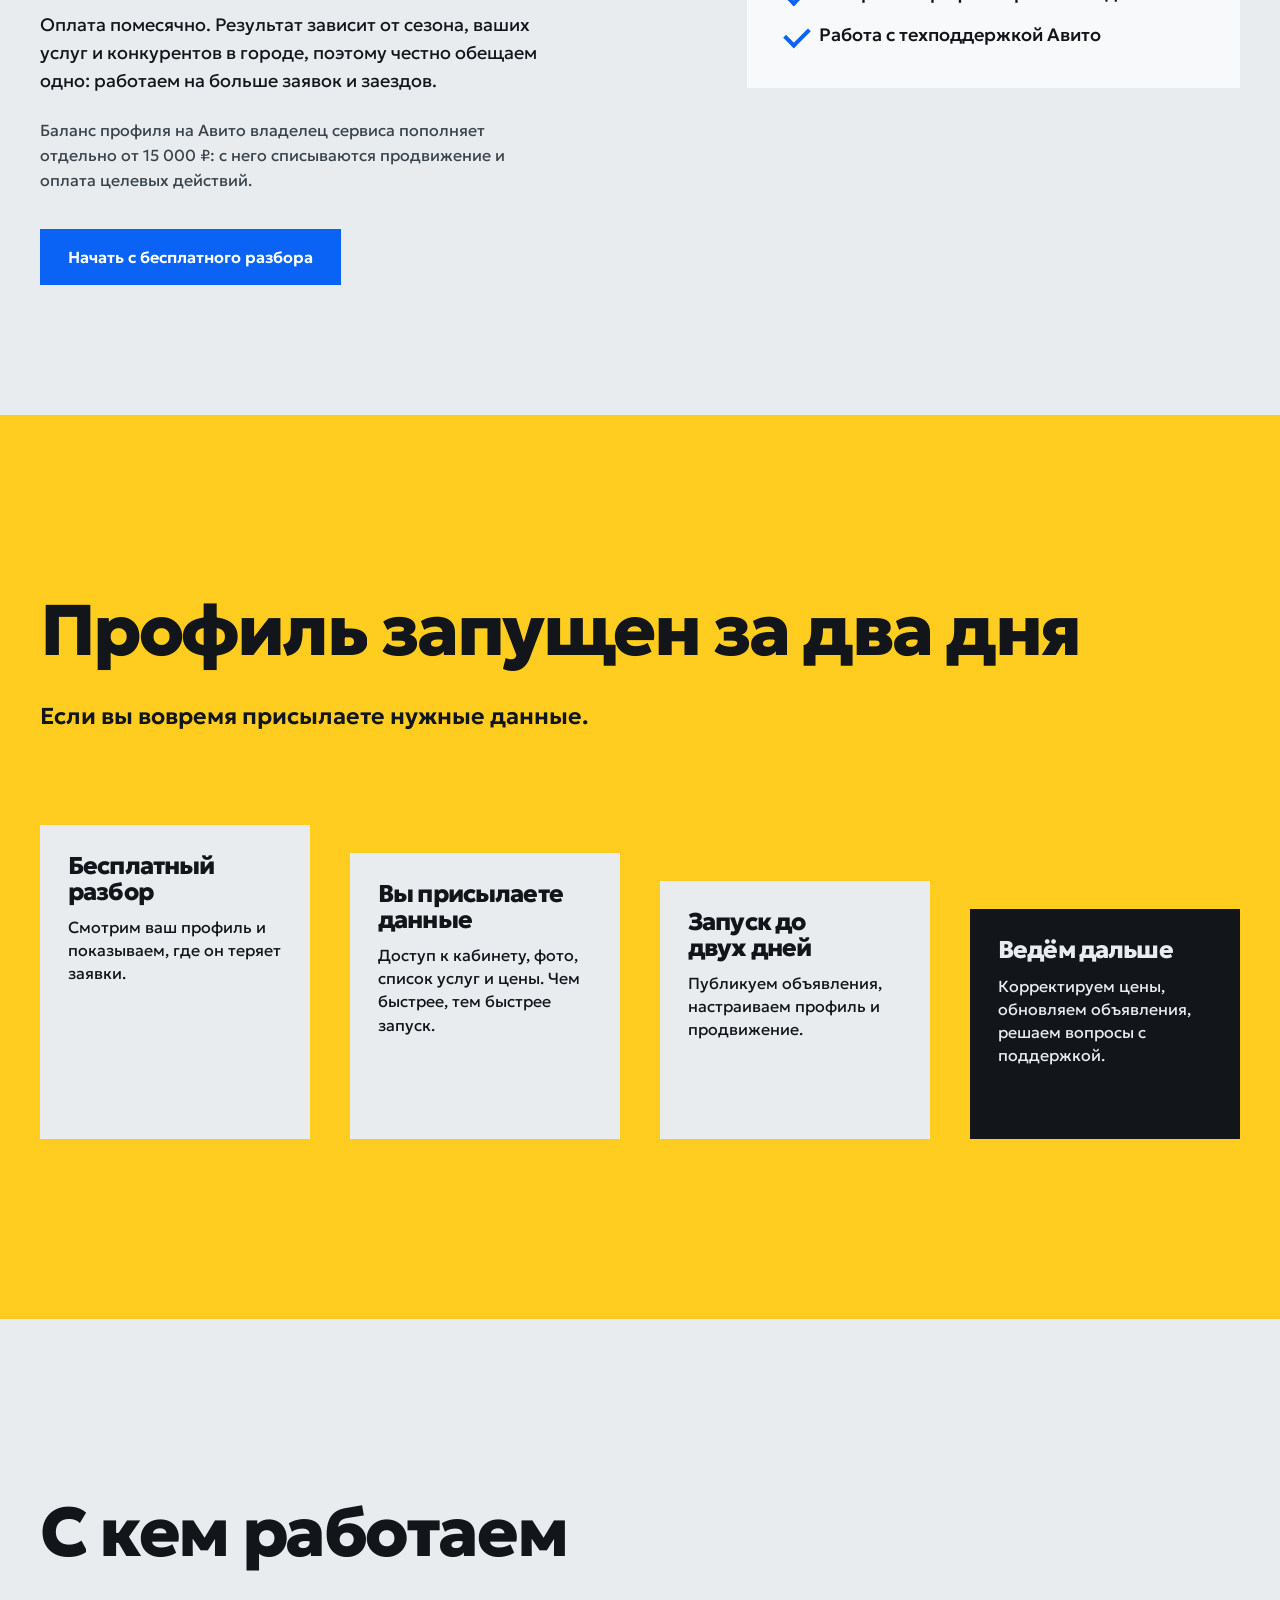
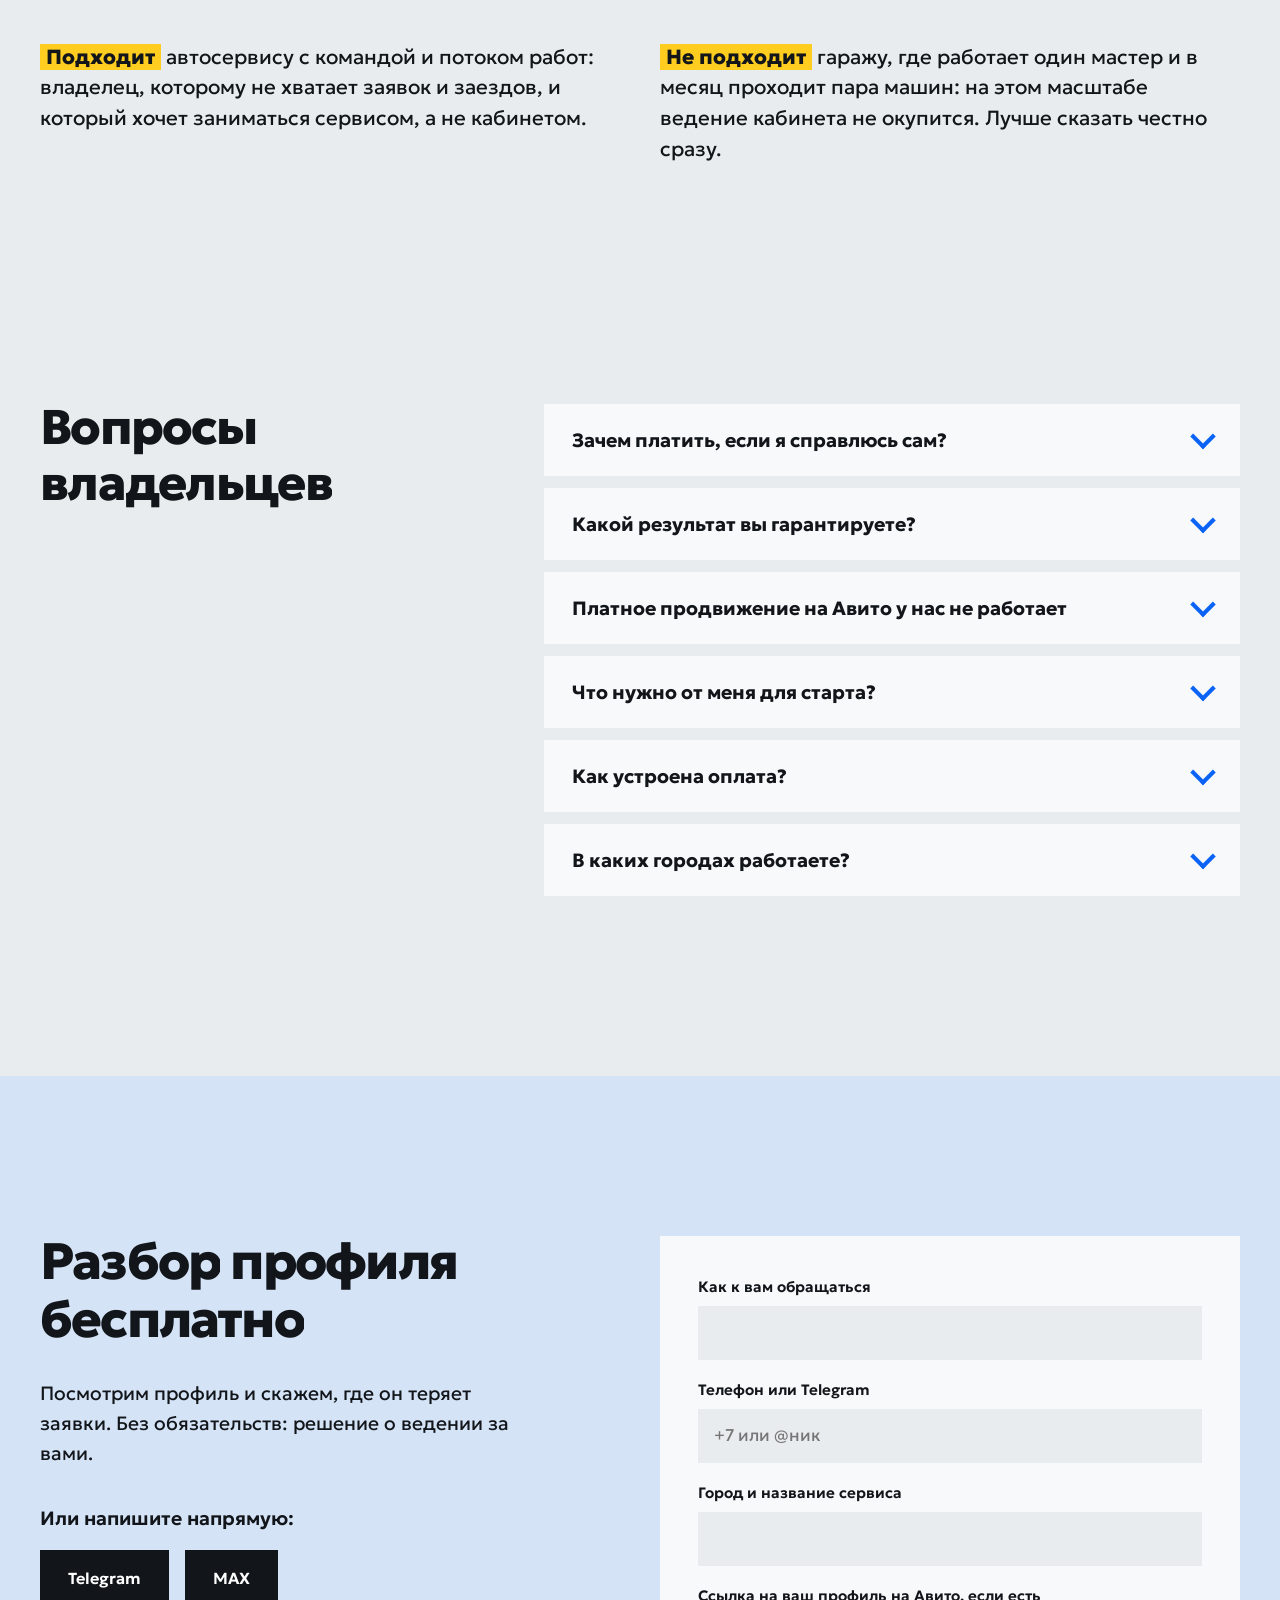
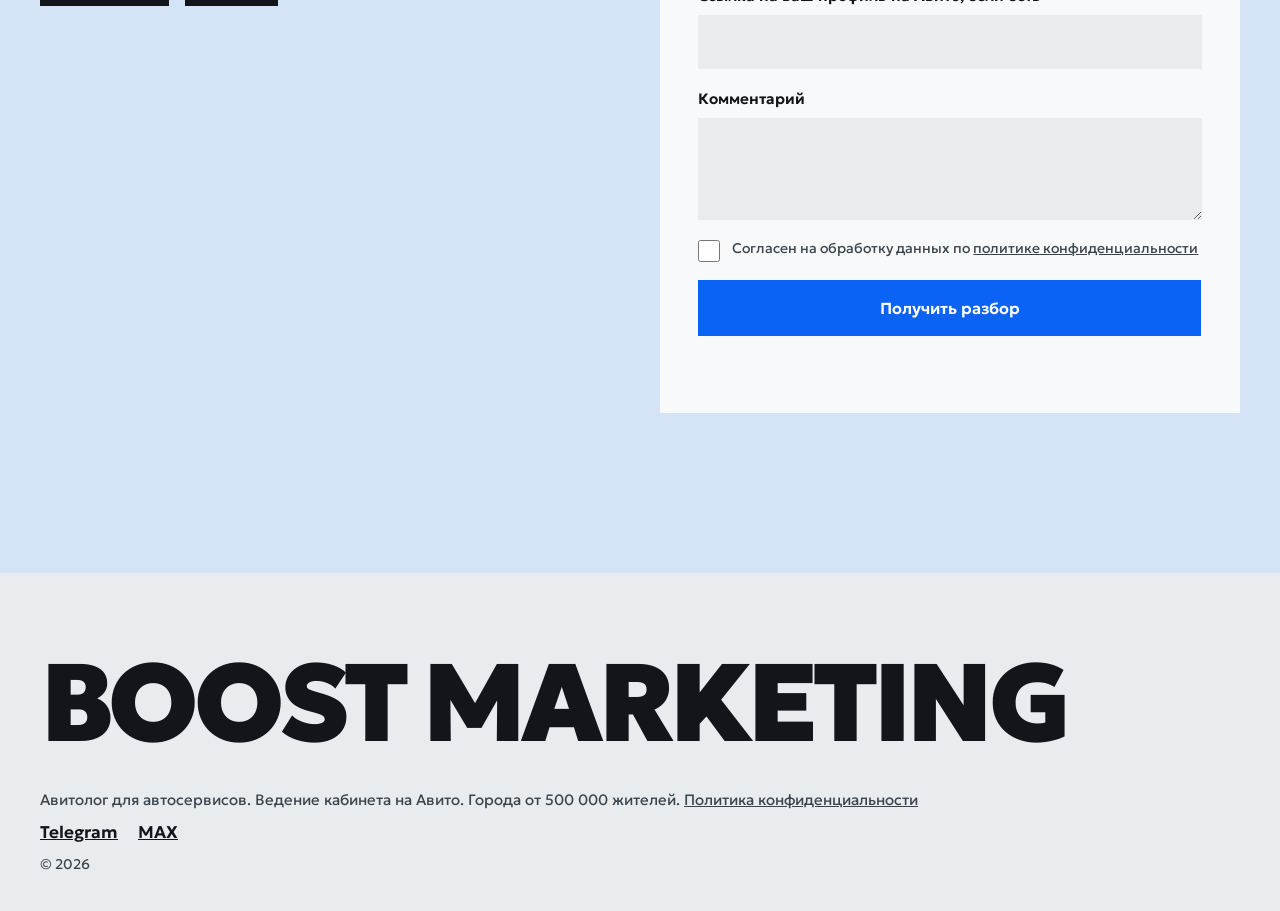
==== commit a7edbcf8: "brand BOOST MARKETING, contacts block, balance note Co-Authored-By: Claude Sonnet 5.5 <noreply@anthr" ====
--- a/index.html
+++ b/index.html
@@ -3,9 +3,9 @@
 <head>
 <meta charset="utf-8">
 <meta name="viewport" content="width=device-width, initial-scale=1">
-<title>Авитолог для автосервисов — ведение кабинета на Авито, 15 000 ₽ в месяц</title>
+<title>BOOST MARKETING — авитолог для автосервисов, ведение кабинета на Авито</title>
 <meta name="description" content="Ведение профиля автосервиса на Авито: объявления, фото, продвижение, цены, настройка кабинета, работа с поддержкой. 15 000 ₽ в месяц, оплата помесячно. Работаем в городах от 500 000 жителей. Бесплатный мини-разбор профиля.">
-<meta property="og:title" content="Авитолог для автосервисов">
+<meta property="og:title" content="BOOST MARKETING — авитолог для автосервисов">
 <meta property="og:description" content="Больше заявок и заездов с Авито. Ведение кабинета — 15 000 ₽ в месяц. Мини-разбор вашего профиля бесплатно.">
 <meta property="og:type" content="website">
 <meta name="theme-color" content="#E8ECEE">
@@ -19,9 +19,9 @@
 
 <header class="header" id="header">
   <div class="header__inner">
-    <a class="logo" href="#top" aria-label="Авитолог для автосервисов, на главную">
+    <a class="logo" href="#top" aria-label="BOOST MARKETING, на главную">
       <svg viewBox="0 0 40 40" width="32" height="32" aria-hidden="true"><rect x="3" y="4" width="5" height="32" fill="currentColor"/><rect x="32" y="4" width="5" height="32" fill="currentColor"/><rect x="8" y="22" width="24" height="4" fill="currentColor"/><path d="M12 22v-4l3-4h10l3 4v4z" class="logo__car"/></svg>
-      <span>Авитолог<small> для автосервисов</small></span>
+      <span>BOOST MARKETING<small> авитолог</small></span>
     </a>
     <nav class="nav" id="nav" aria-label="Разделы">
       <a href="#work">Что входит</a>
@@ -208,6 +208,7 @@
     <h2 id="price-title">Ведение кабинета</h2>
     <p class="price__sum"><b>15 000 ₽</b><span>в месяц</span></p>
     <p class="price__note">Оплата помесячно. Результат зависит от сезона, ваших услуг и конкурентов в городе, поэтому честно обещаем одно: работаем на больше заявок и заездов.</p>
+    <p class="price__note price__note--sub">Баланс профиля на Авито владелец сервиса пополняет отдельно от 15 000 ₽: с него списываются продвижение и оплата целевых действий.</p>
     <a class="btn" href="#contact" data-magnet><span>Начать с бесплатного разбора</span></a>
   </div>
   <div class="price__incl" data-reveal>
@@ -262,6 +263,11 @@
   <div class="contact__text">
     <h2 id="contact-title" data-split>Разбор профиля бесплатно</h2>
     <p>Посмотрим профиль и скажем, где он теряет заявки. Без обязательств: решение о ведении за вами.</p>
+    <p class="contact__or">Или напишите напрямую:</p>
+    <div class="contact__links">
+      <a class="btn btn--alt" href="https://t.me/" target="_blank" rel="noopener" data-magnet><span>Telegram</span></a>
+      <a class="btn btn--alt" href="https://max.ru/" target="_blank" rel="noopener" data-magnet><span>MAX</span></a>
+    </div>
   </div>
   <form class="form" id="leadForm" data-reveal novalidate>
     <input type="text" name="_gotcha" style="display:none" tabindex="-1" autocomplete="off">
@@ -279,8 +285,9 @@
 </main>
 
 <footer class="footer">
-  <p class="footer__name">Авитолог для автосервисов</p>
-  <p class="footer__line">Ведение кабинета на Авито. Города от 500 000 жителей. <a href="privacy.html">Политика конфиденциальности</a></p>
+  <p class="footer__name">BOOST MARKETING</p>
+  <p class="footer__line">Авитолог для автосервисов. Ведение кабинета на Авито. Города от 500 000 жителей. <a href="privacy.html">Политика конфиденциальности</a></p>
+  <p class="footer__links"><a href="https://t.me/" target="_blank" rel="noopener">Telegram</a> <a href="https://max.ru/" target="_blank" rel="noopener">MAX</a></p>
   <p class="footer__copy">© <span id="year">2026</span></p>
 </footer>
 
--- a/styles.css
+++ b/styles.css
@@ -267,3 +267,11 @@
   .js .lift__item{opacity:1;transform:none;pointer-events:auto;grid-area:auto;padding:12px 0}
   .lift__list{display:block}
 }
+
+.price__note--sub{margin-top:-12px;color:var(--ink2);font-size:16px}
+.contact__or{margin-top:36px!important;font-weight:600}
+.contact__links{display:flex;gap:16px;flex-wrap:wrap;margin-top:16px}
+.btn--alt{background:var(--ink);color:#fff}
+.btn--alt:hover{background:var(--blue)}
+.footer__links{margin-top:8px;display:flex;gap:20px;font-weight:600}
+.footer__name{font-size:clamp(34px,8.6vw,140px)}
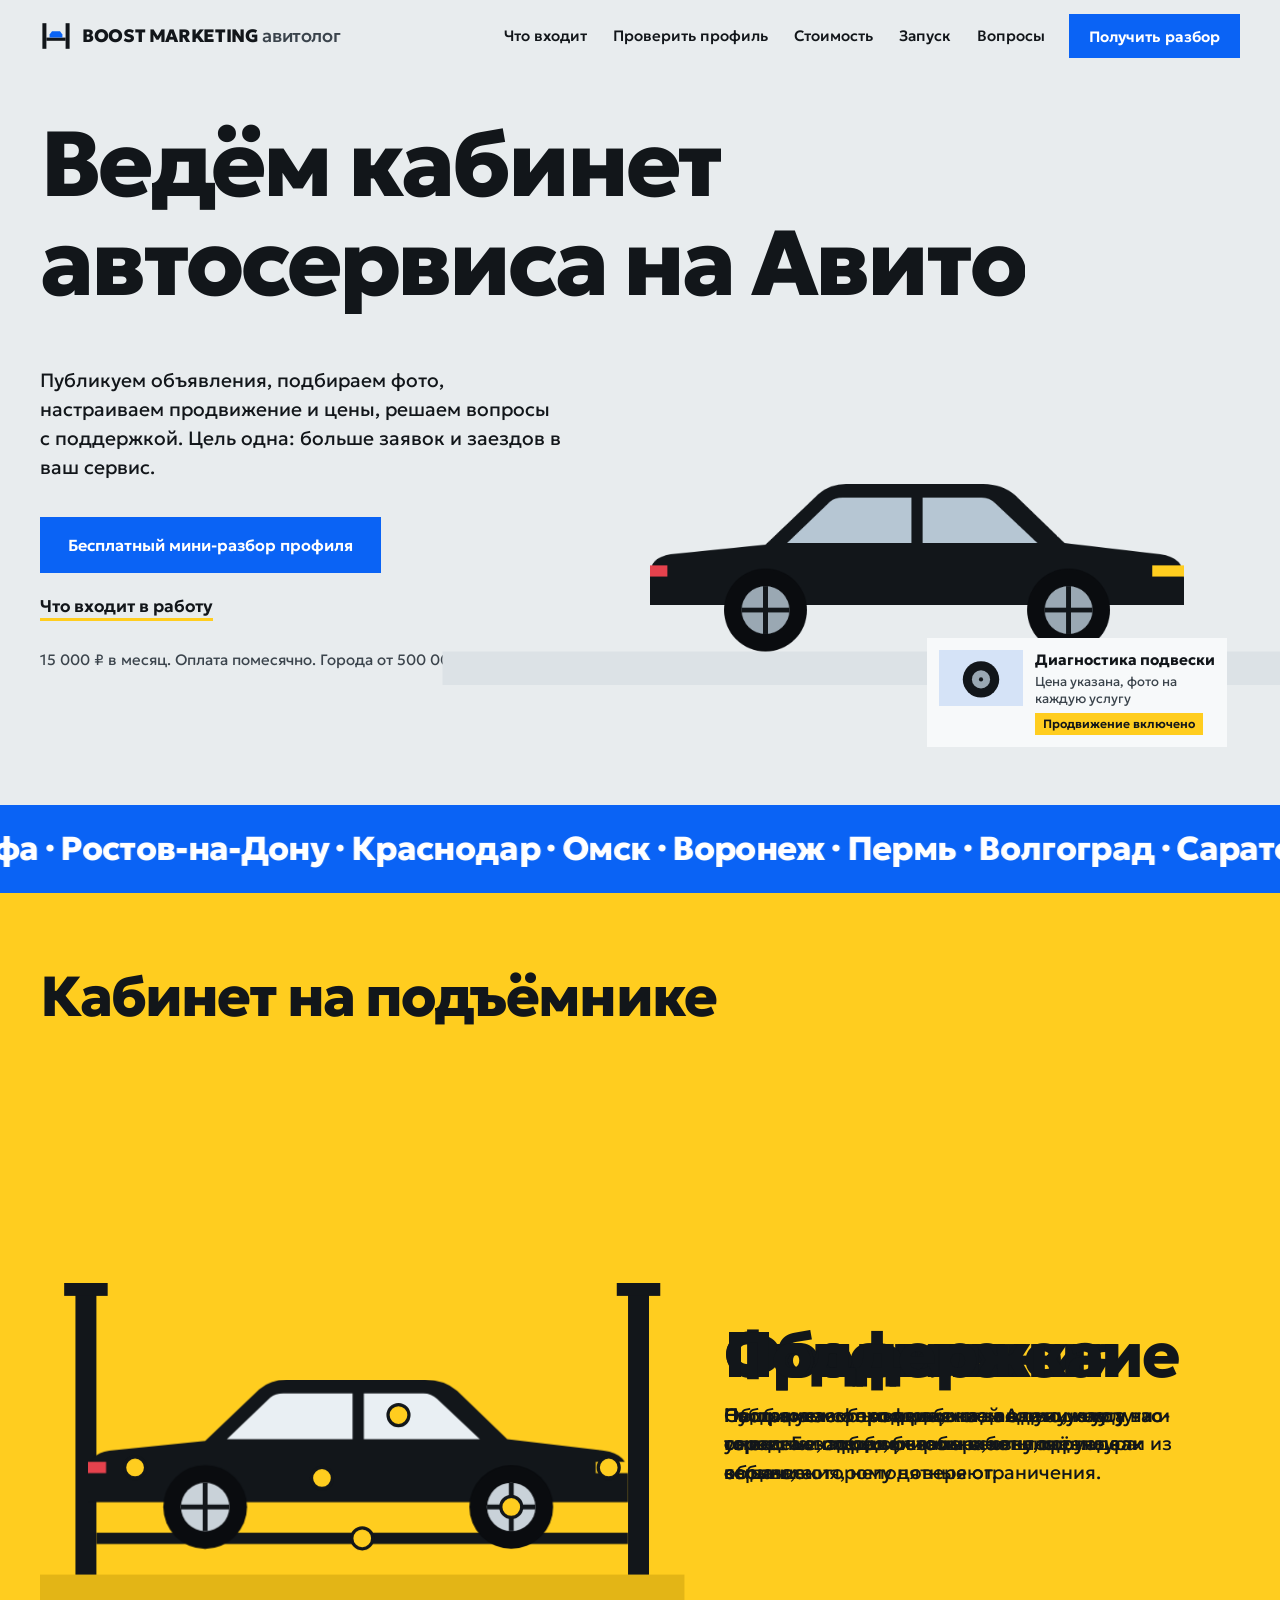
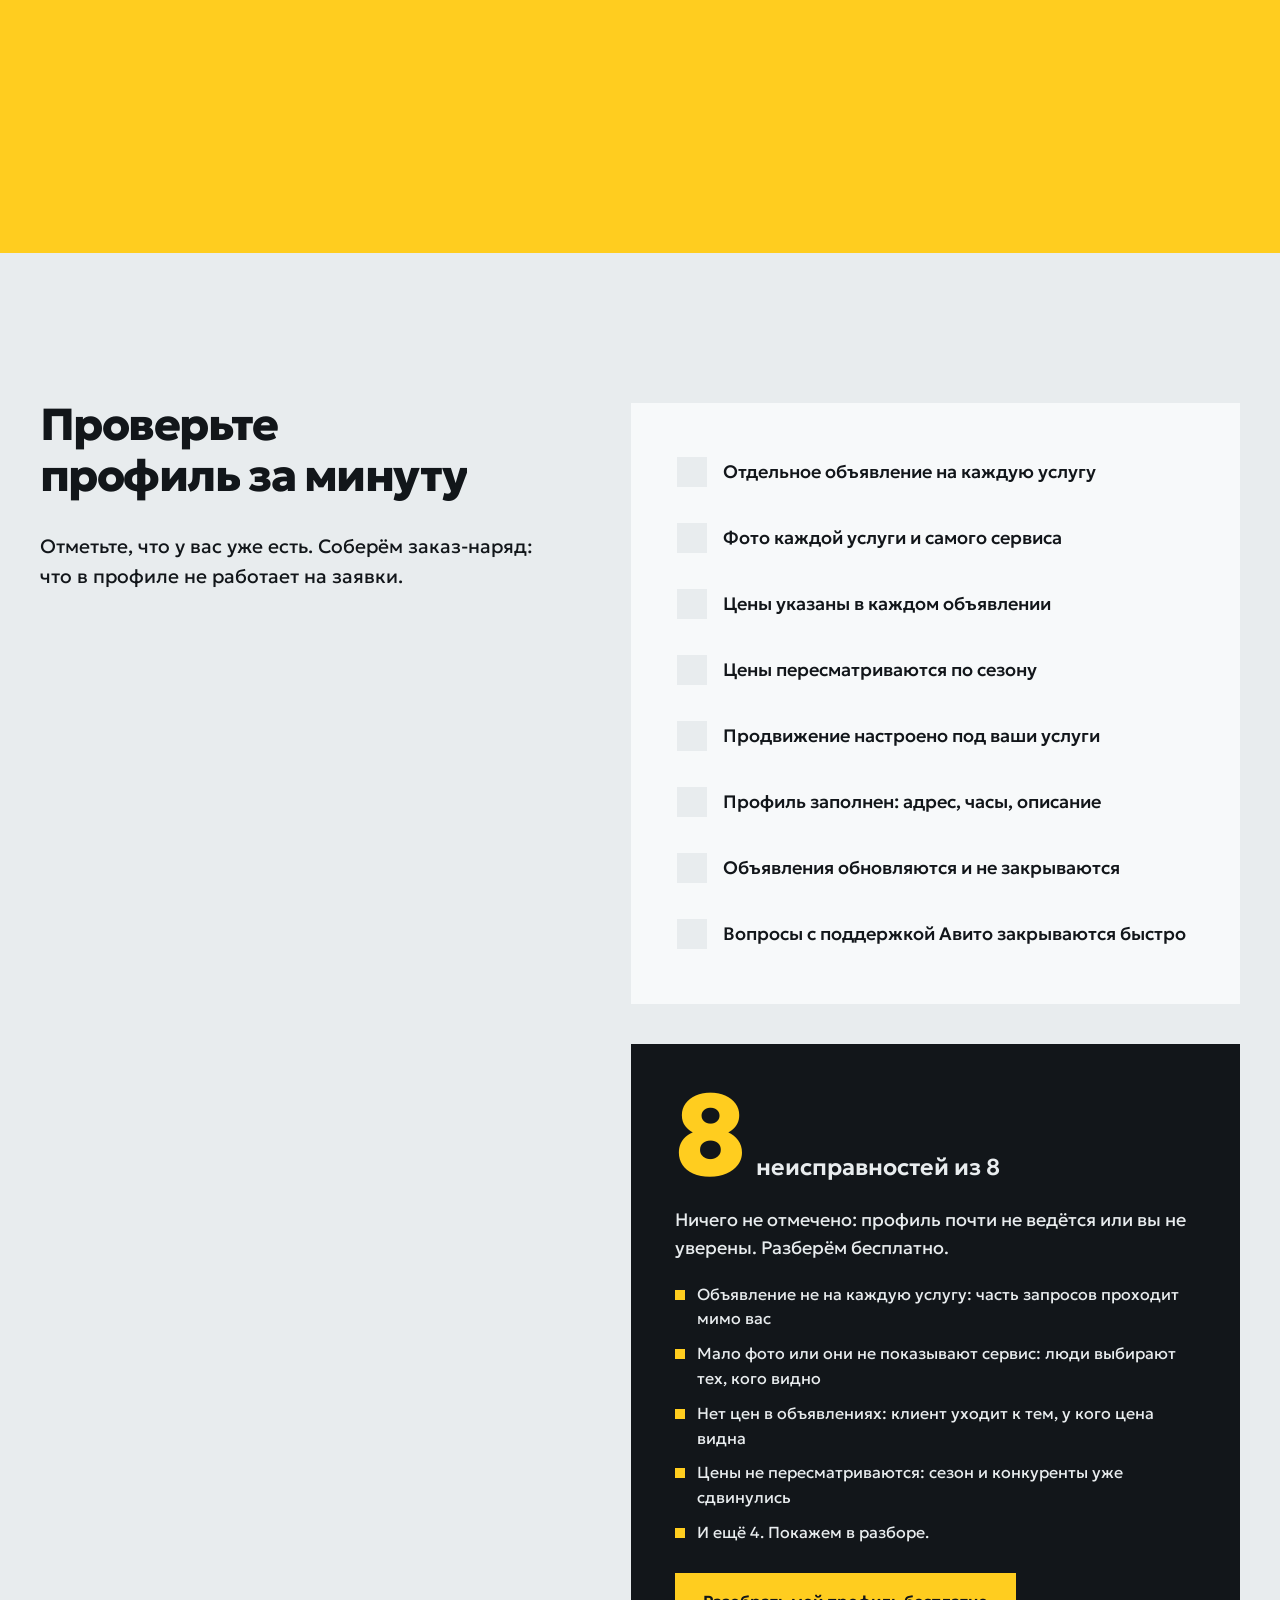
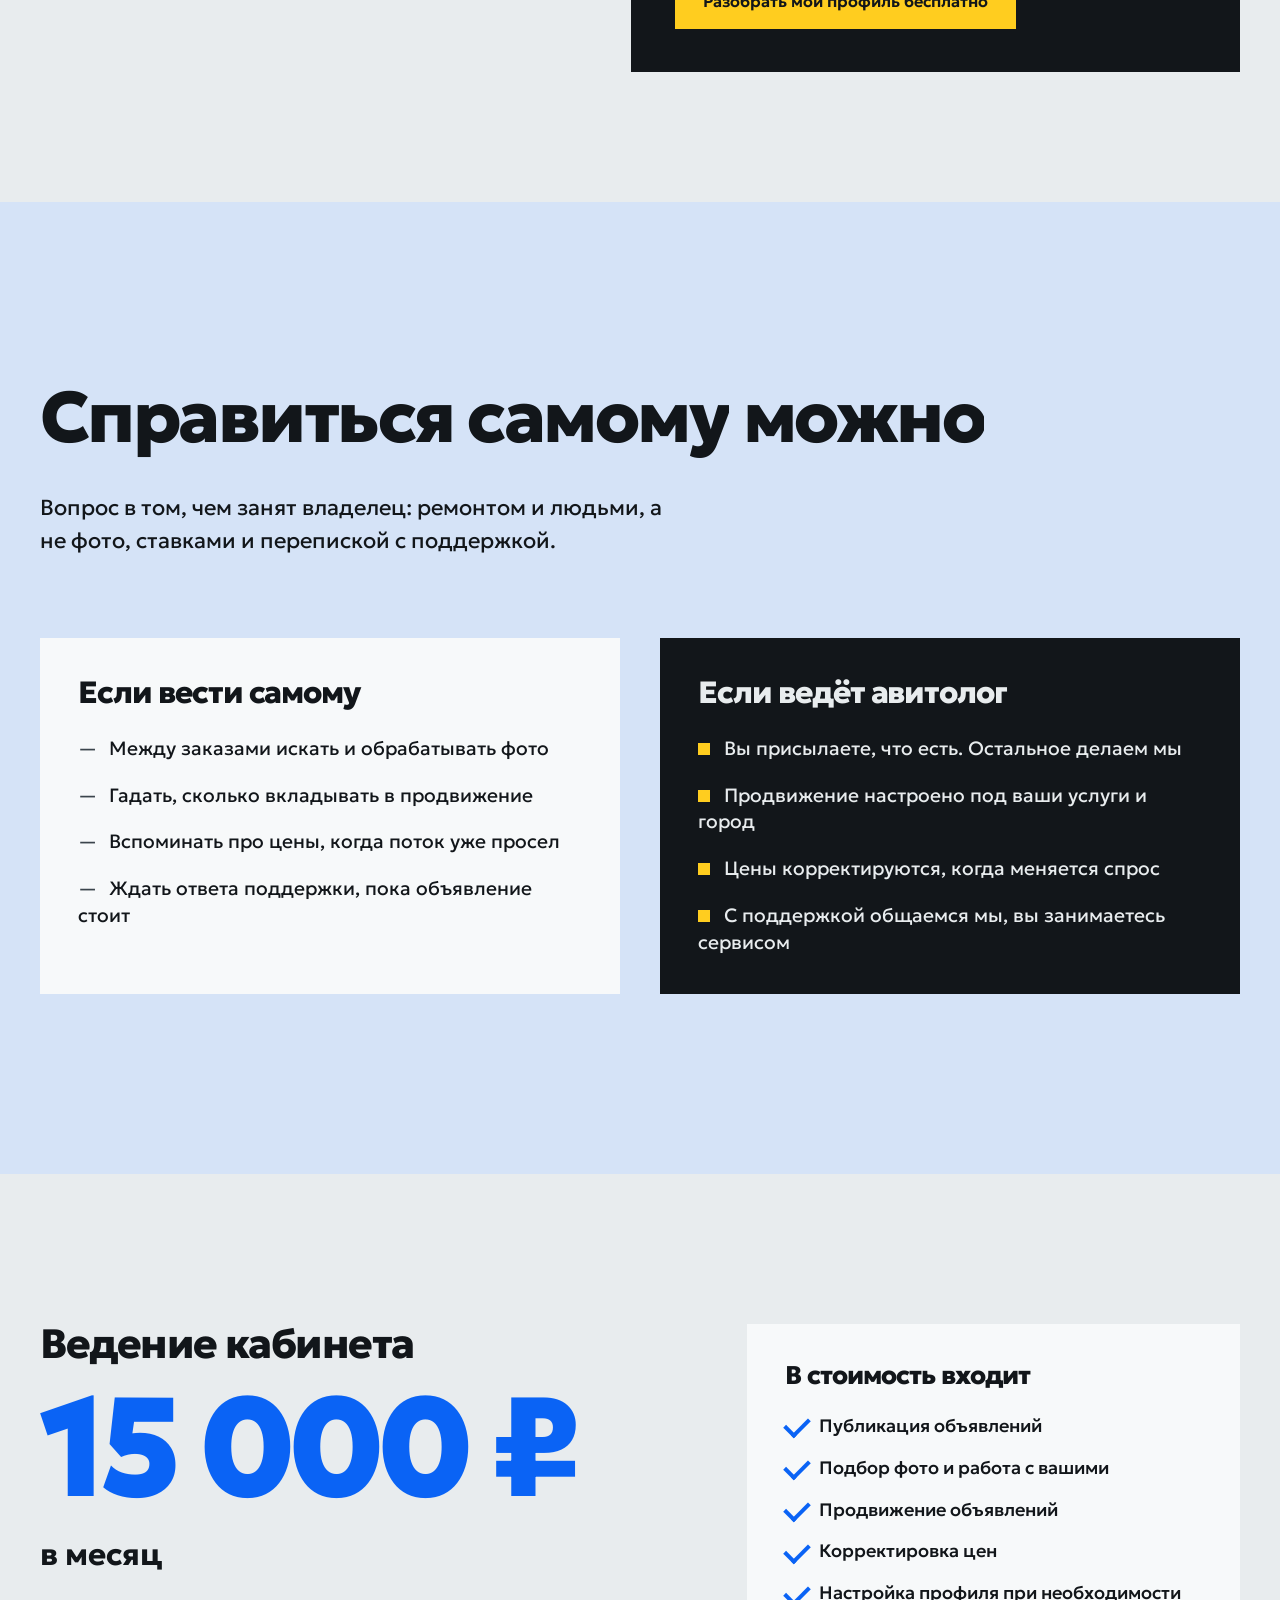
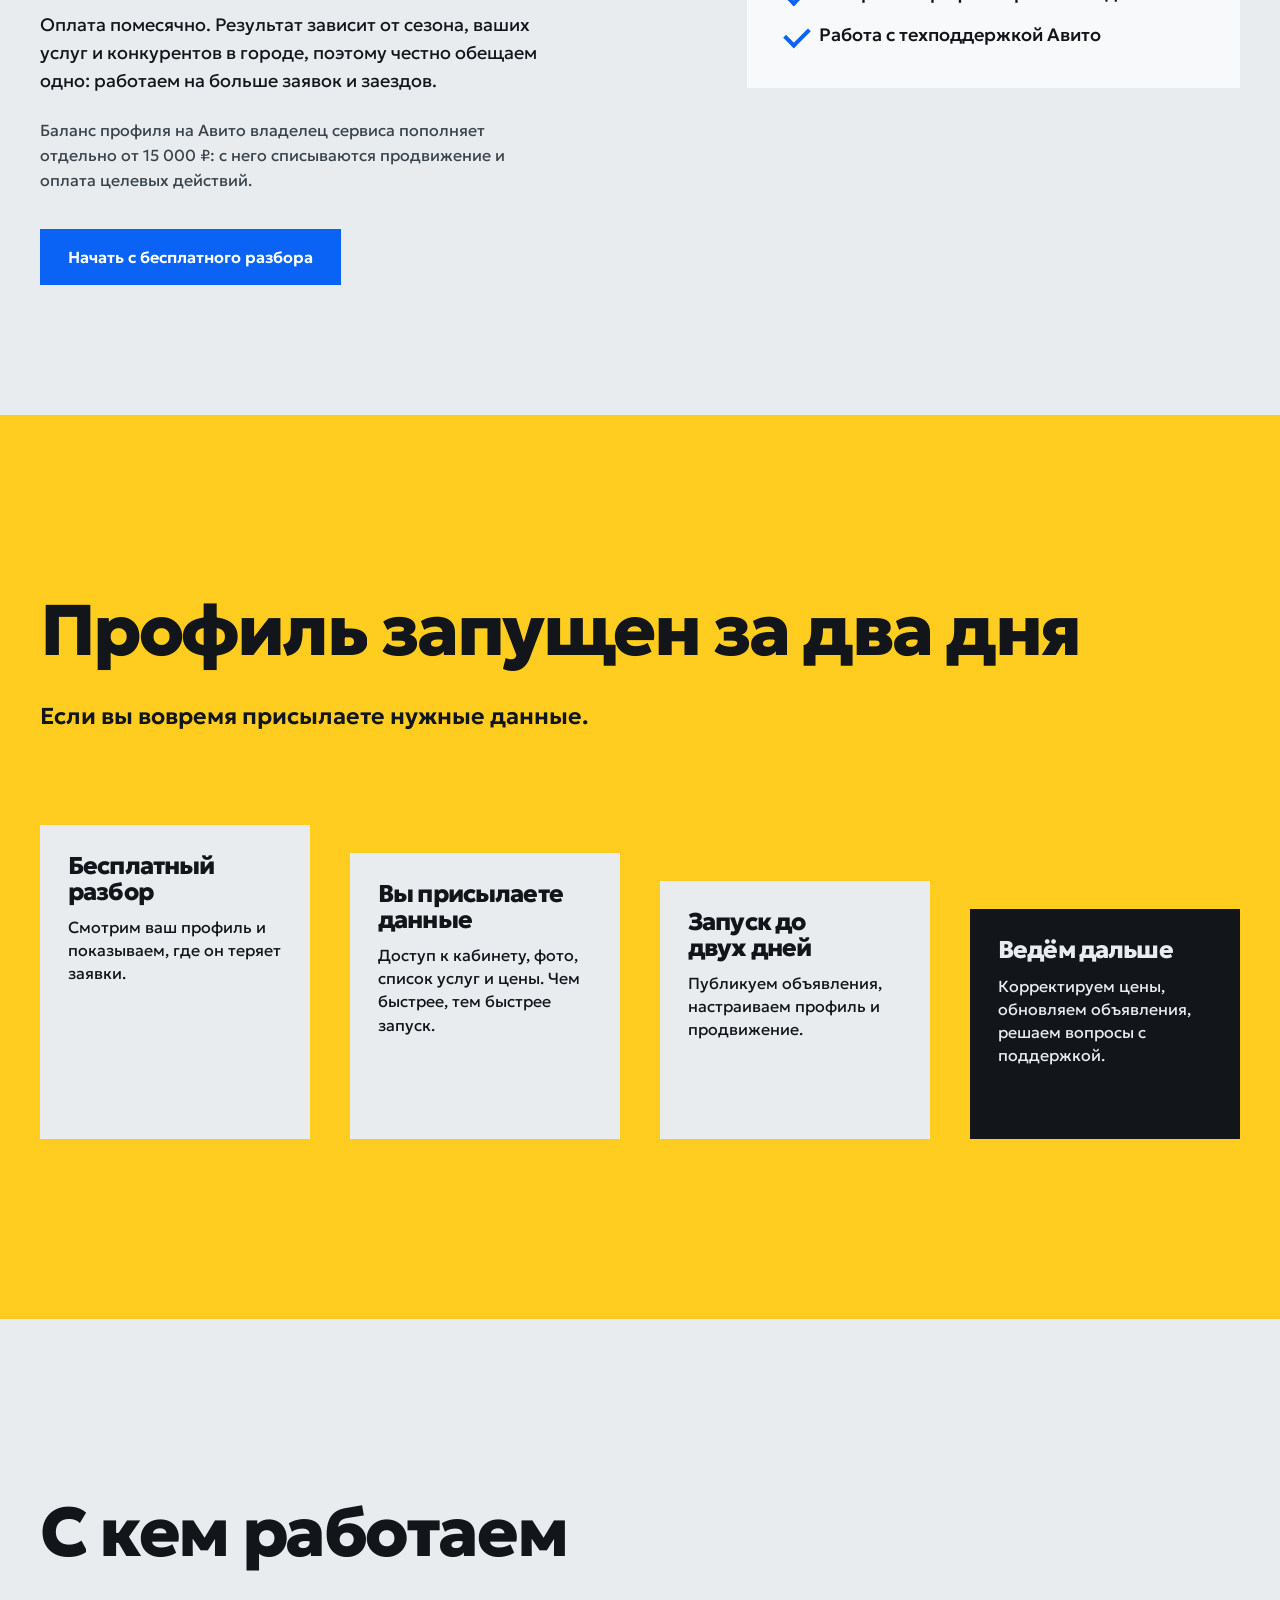
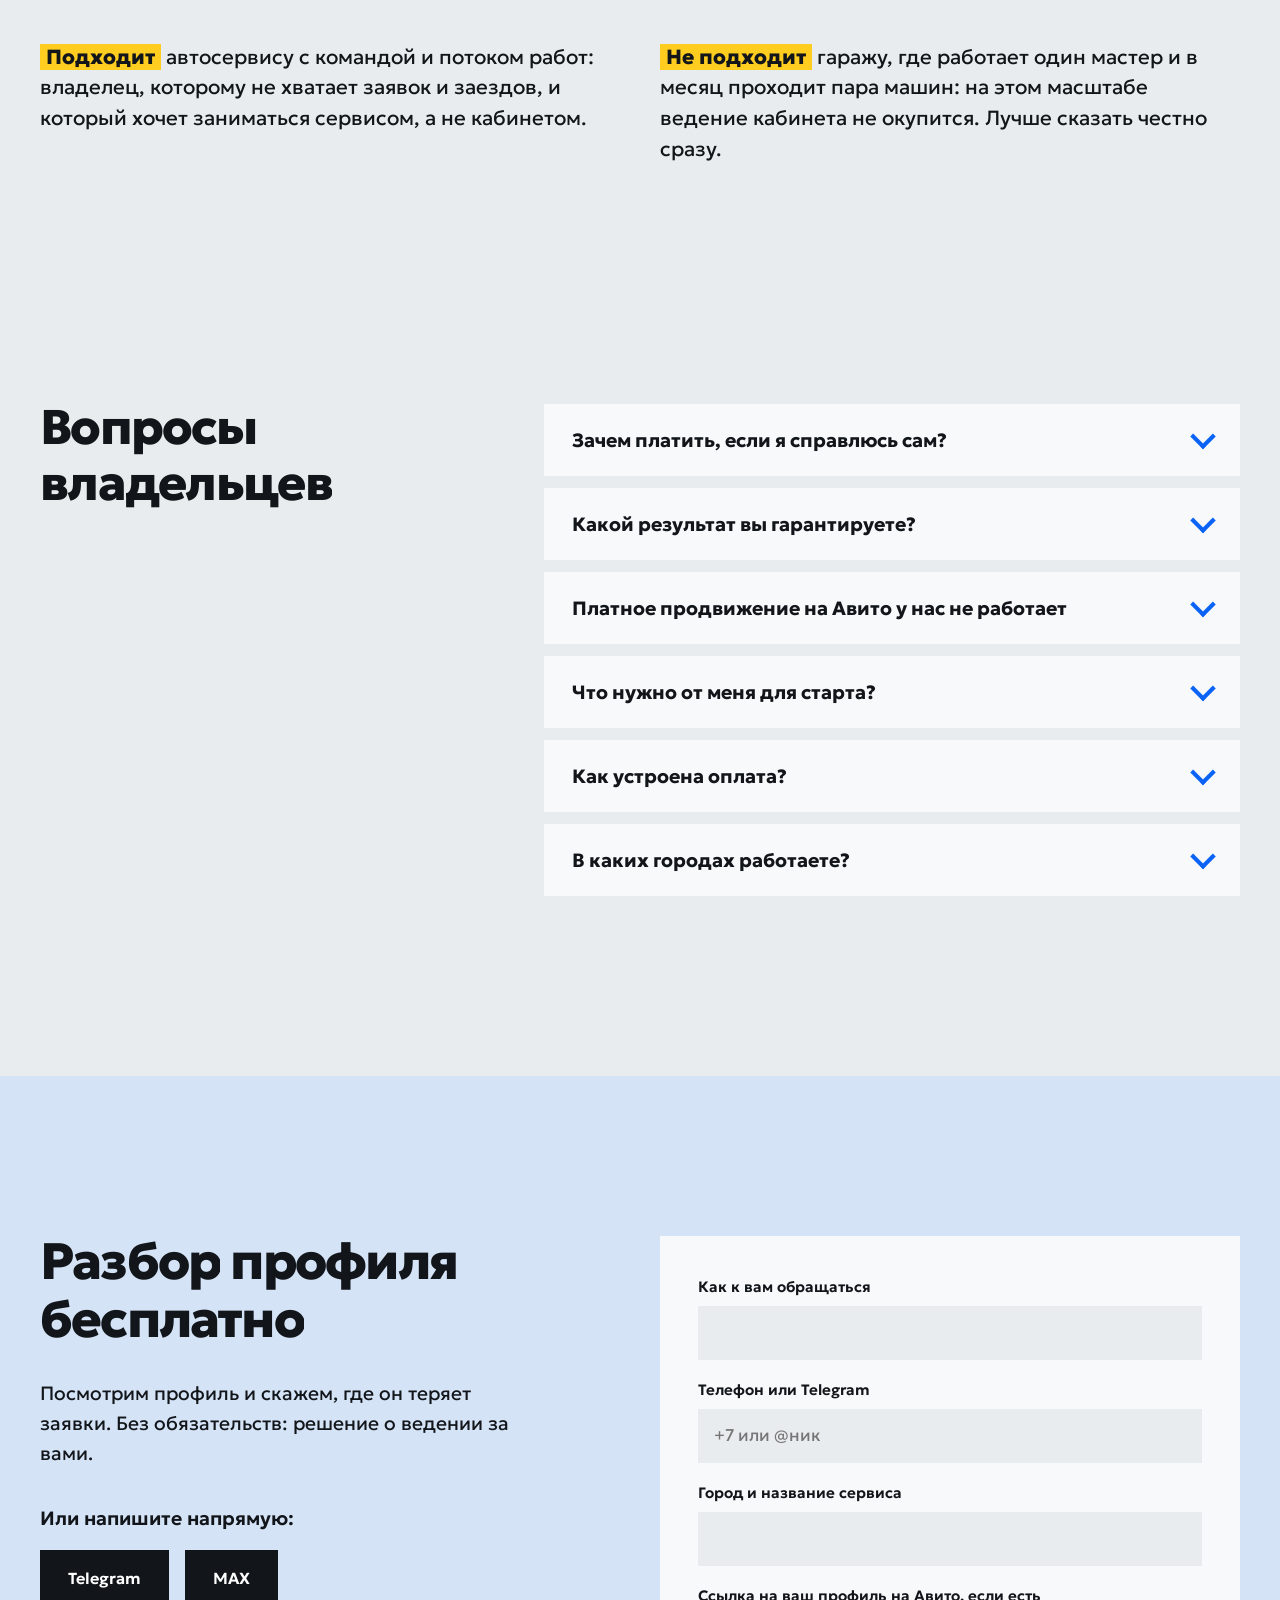
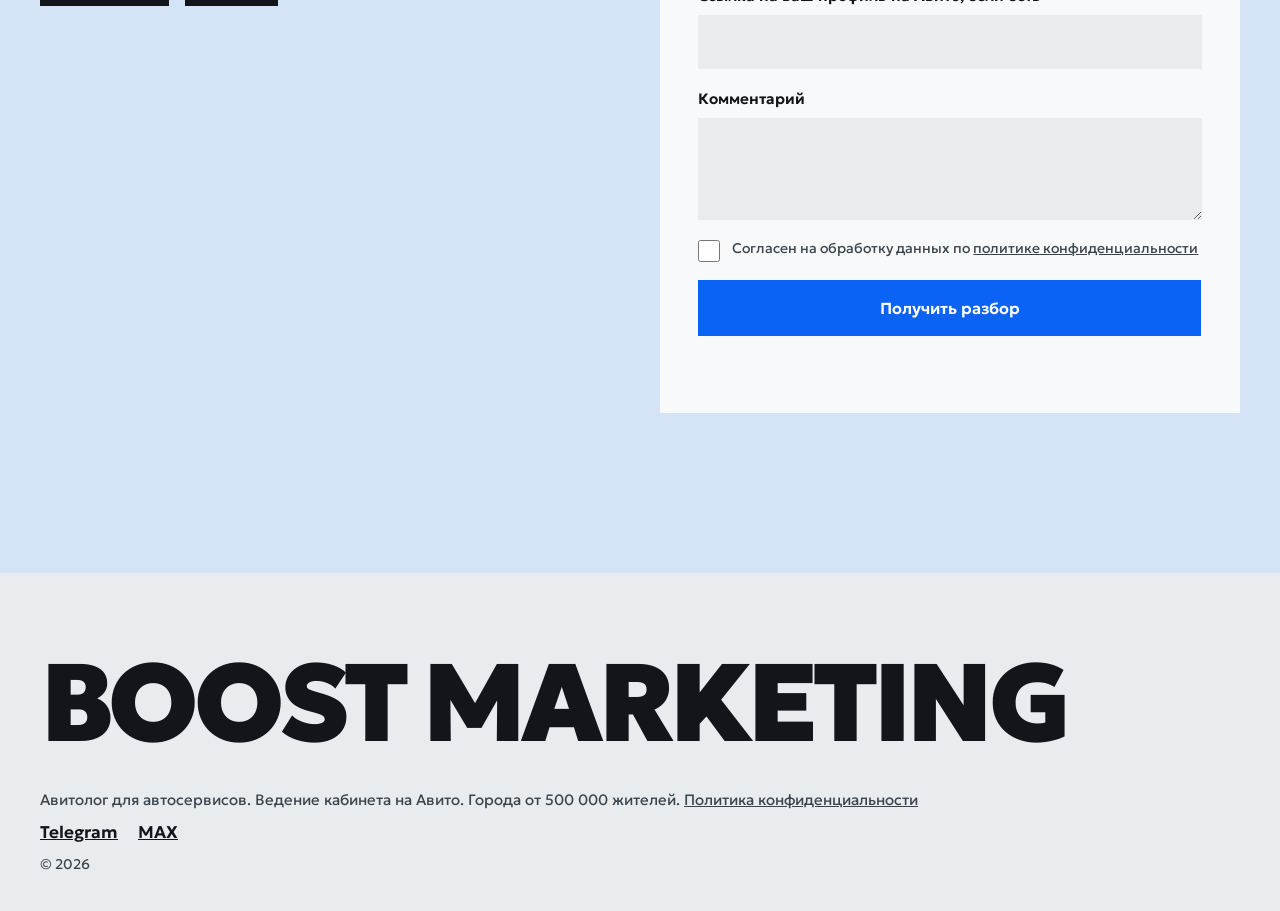
==== commit bf6caad2: "real Telegram and MAX links Co-Authored-By: Claude Sonnet 5.5 <noreply@anthropic.com>" ====
--- a/index.html
+++ b/index.html
@@ -265,8 +265,8 @@
     <p>Посмотрим профиль и скажем, где он теряет заявки. Без обязательств: решение о ведении за вами.</p>
     <p class="contact__or">Или напишите напрямую:</p>
     <div class="contact__links">
-      <a class="btn btn--alt" href="https://t.me/" target="_blank" rel="noopener" data-magnet><span>Telegram</span></a>
-      <a class="btn btn--alt" href="https://max.ru/" target="_blank" rel="noopener" data-magnet><span>MAX</span></a>
+      <a class="btn btn--alt" href="https://t.me/Guknv" target="_blank" rel="noopener" data-magnet><span>Telegram</span></a>
+      <a class="btn btn--alt" href="https://max.ru/u/f9LHodD0cOIPoKmZAxtIG0whb3MTNOxSpb-CUhXtr1KuXNUC9CacIFXCK80" target="_blank" rel="noopener" data-magnet><span>MAX</span></a>
     </div>
   </div>
   <form class="form" id="leadForm" data-reveal novalidate>
@@ -287,7 +287,7 @@
 <footer class="footer">
   <p class="footer__name">BOOST MARKETING</p>
   <p class="footer__line">Авитолог для автосервисов. Ведение кабинета на Авито. Города от 500 000 жителей. <a href="privacy.html">Политика конфиденциальности</a></p>
-  <p class="footer__links"><a href="https://t.me/" target="_blank" rel="noopener">Telegram</a> <a href="https://max.ru/" target="_blank" rel="noopener">MAX</a></p>
+  <p class="footer__links"><a href="https://t.me/Guknv" target="_blank" rel="noopener">Telegram</a> <a href="https://max.ru/u/f9LHodD0cOIPoKmZAxtIG0whb3MTNOxSpb-CUhXtr1KuXNUC9CacIFXCK80" target="_blank" rel="noopener">MAX</a></p>
   <p class="footer__copy">© <span id="year">2026</span></p>
 </footer>
 
